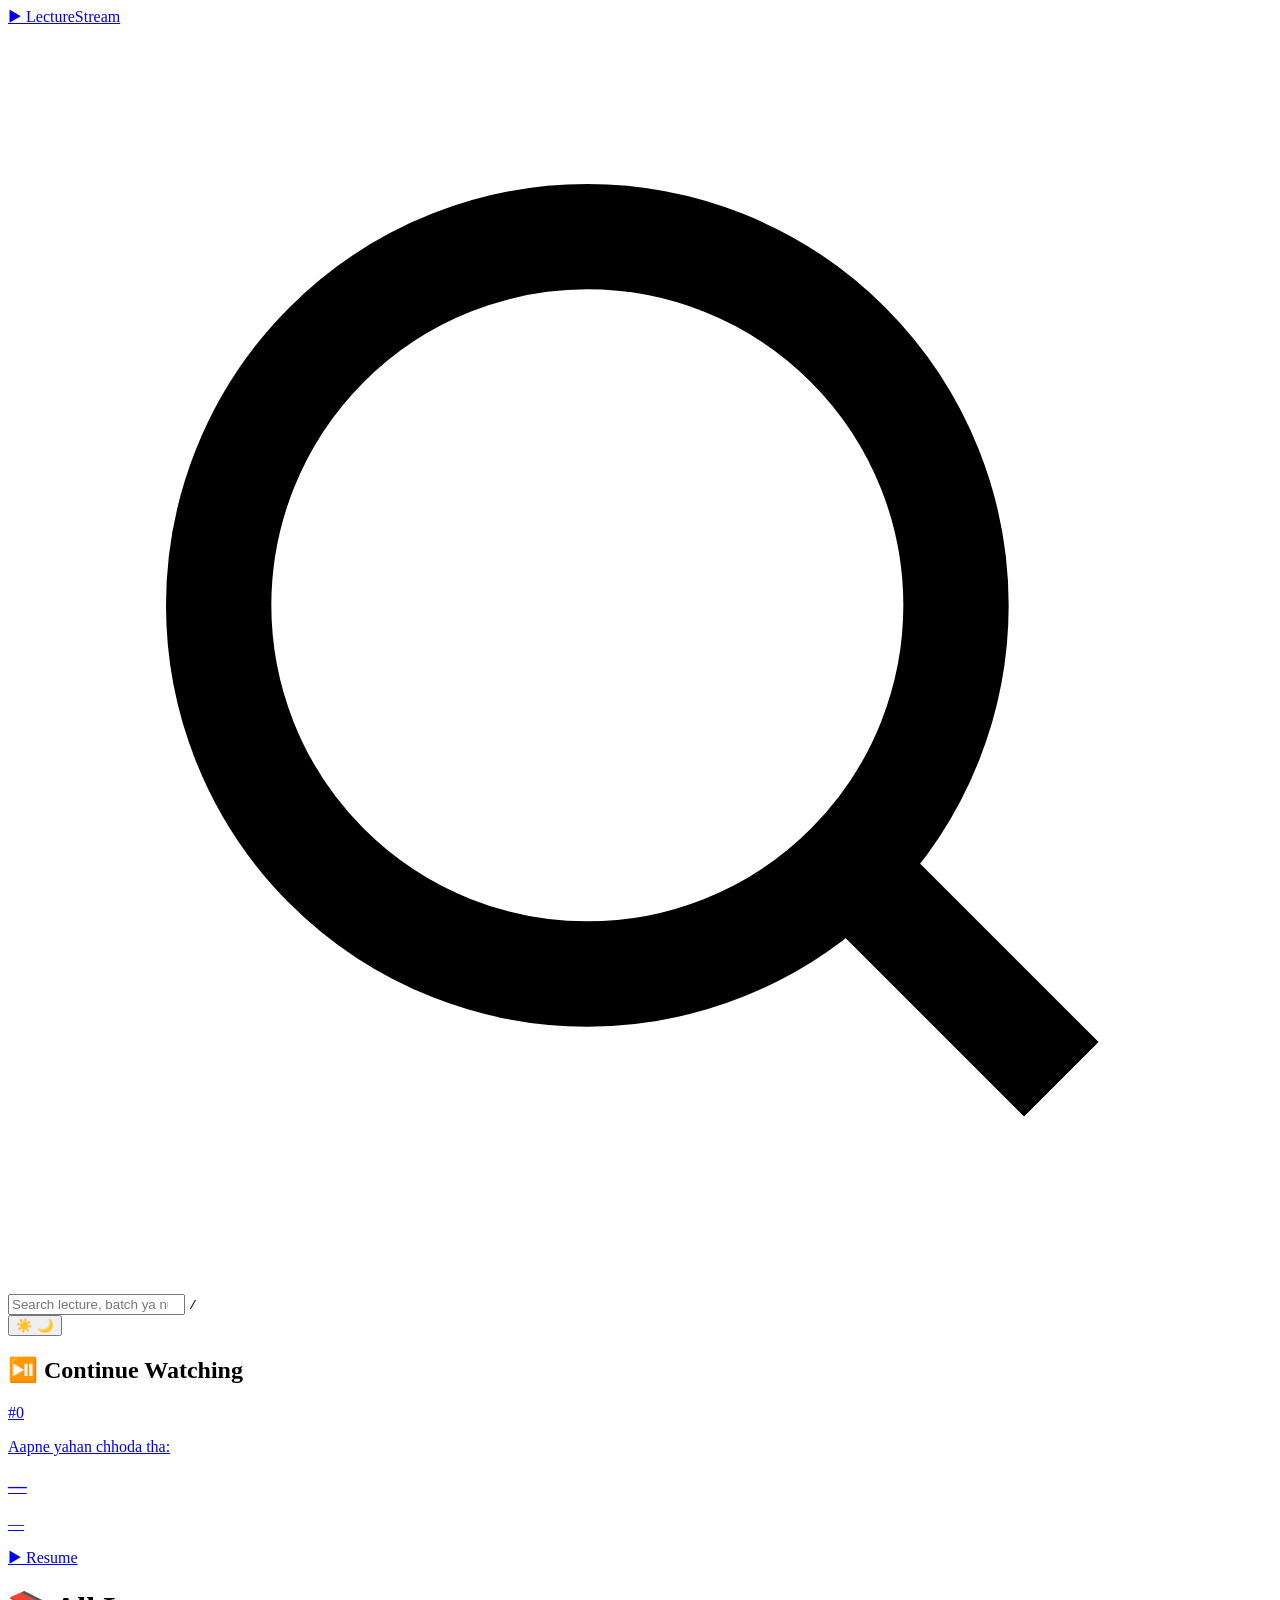
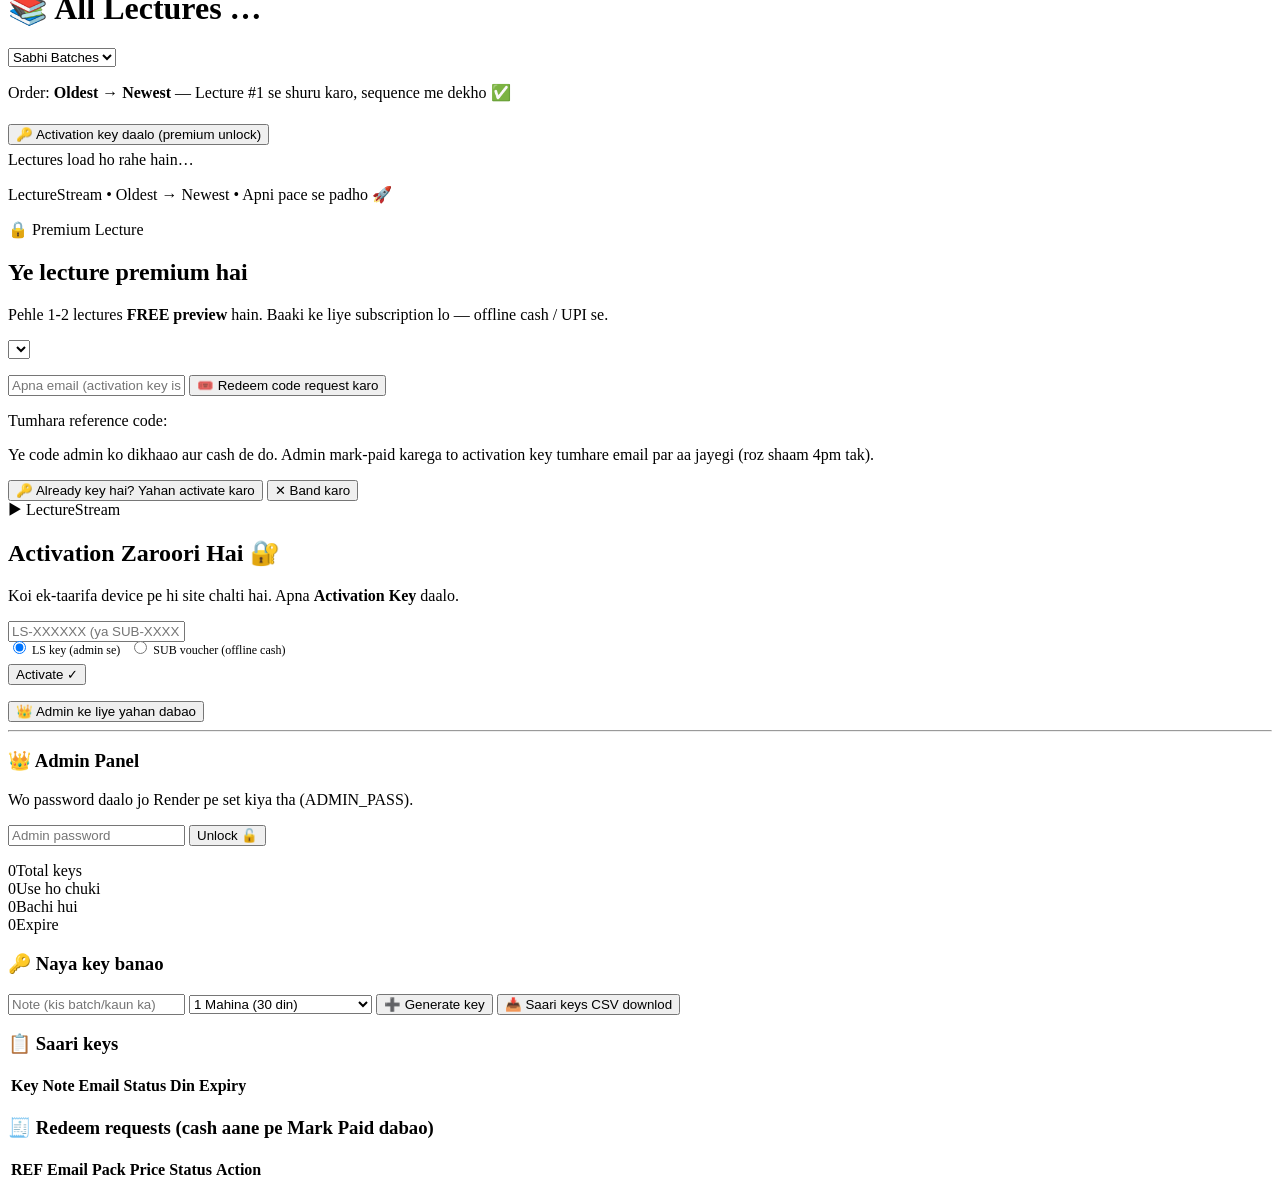
==== index.html @ 2878a0f6 "Add files via upload" ====
<!DOCTYPE html>
<html lang="hi" data-theme="dark">
<head>
  <meta charset="UTF-8" />
  <meta name="viewport" content="width=device-width, initial-scale=1.0" />
  <title>LectureStream — Classes</title>
  <meta name="description" content="Saari classes oldest to newest order me. Search, resume, playback speed — sab kuch." />
  <link rel="preconnect" href="https://fonts.googleapis.com" />
  <link href="https://fonts.googleapis.com/css2?family=Inter:wght@400;500;600;700;800&display=swap" rel="stylesheet" />
  <link rel="stylesheet" href="css/style.css" />
  <link rel="icon" href="data:image/svg+xml,<svg xmlns='http://www.w3.org/2000/svg' viewBox='0 0 100 100'><text y='.9em' font-size='90'>▶️</text></svg>" />
</head>
<body>
  <div id="announce" class="announce hidden"></div>
  <header class="topbar">
    <div class="topbar-inner">
      <a class="brand" href="index.html">
        <span class="brand-logo">▶</span>
        <span class="brand-name">LectureStream</span>
      </a>

      <div class="search-wrap">
        <svg class="search-icon" viewBox="0 0 24 24" fill="none" stroke="currentColor" stroke-width="2">
          <circle cx="11" cy="11" r="7"/><path d="m20 20-3.5-3.5"/>
        </svg>
        <input id="searchInput" type="search" placeholder="Search lecture, batch ya number… (jaise: essay, 47, IR)" autocomplete="off" />
        <kbd class="search-kbd">/</kbd>
      </div>

      <button id="themeToggle" class="theme-btn" title="Dark / Light mode" aria-label="Toggle theme">
        <span class="theme-icon-sun">☀️</span>
        <span class="theme-icon-moon">🌙</span>
      </button>
    </div>
  </header>

  <main class="container">
    <!-- Continue Watching -->
    <section id="continueSection" class="continue-section hidden">
      <h2 class="section-title">⏯️ Continue Watching</h2>
      <a id="continueCard" class="continue-card" href="#">
        <div class="continue-thumb">
          <span id="continueNum" class="continue-num">#0</span>
        </div>
        <div class="continue-info">
          <p class="continue-label">Aapne yahan chhoda tha:</p>
          <h3 id="continueTitle" class="continue-title">—</h3>
          <p id="continueMeta" class="continue-meta">—</p>
          <div class="progress-track"><div id="continueBar" class="progress-fill"></div></div>
        </div>
        <span class="continue-play">▶ Resume</span>
      </a>
    </section>

    <!-- Filters -->
    <div class="filters-row">
      <h1 class="page-title">📚 All Lectures <span id="totalCount" class="count-pill">…</span></h1>
      <select id="batchFilter" class="batch-select" aria-label="Batch filter">
        <option value="">Sabhi Batches</option>
      </select>
    </div>
    <p class="order-note">Order: <b>Oldest → Newest</b> — Lecture #1 se shuru karo, sequence me dekho ✅</p>
    <p id="subNote" class="order-note hidden"></p>
    <button id="activateLinkBtn" class="gate-link hidden" style="margin:6px 0">🔑 Activation key daalo (premium unlock)</button>

    <div id="statusMsg" class="status-msg">Lectures load ho rahe hain…</div>

    <!-- Video grid -->
    <section id="grid" class="grid" aria-live="polite"></section>
    <div id="sentinel" class="sentinel"></div>
  </main>

  <footer class="footer">
    <p>LectureStream • Oldest → Newest • Apni pace se padho 🚀</p>
  </footer>

  <!-- 💰 Premium offer (locked lecture pe khulta hai) -->
  <div id="offerOverlay" class="gate-overlay hidden">
    <div class="gate-box">
      <div class="gate-brand">🔒 Premium Lecture</div>
      <h2 class="gate-title">Ye lecture premium hai</h2>
      <p class="gate-sub">Pehle 1-2 lectures <b>FREE preview</b> hain. Baaki ke liye subscription lo — offline cash / UPI se.</p>
      <select id="tierSelect" class="gate-input"></select>
      <p id="tierPrice" class="tier-price"></p>
      <input id="offerEmail" type="email" placeholder="Apna email (activation key isi par aayegi)" class="gate-input" />
      <button id="offerBtn" class="gate-btn">🎟️ Redeem code request karo</button>
      <p id="offerMsg" class="gate-msg"></p>
      <div id="offerResult" class="offer-result hidden">
        <p>Tumhara reference code:</p>
        <p id="offerRef" class="mono offer-ref"></p>
        <p class="gate-sub">Ye code admin ko dikhaao aur cash de do. Admin mark-paid karega to activation key tumhare email par aa jayegi (roz shaam 4pm tak).</p>
      </div>
      <button id="haveKeyLink" class="gate-link">🔑 Already key hai? Yahan activate karo</button>
      <button id="offerClose" class="gate-link">✕ Band karo</button>
    </div>
  </div>

  <!-- Activation / Subscription modal -->
  <div id="gateOverlay" class="gate-overlay hidden">
    <div class="gate-box">
      <div class="gate-brand">▶ LectureStream</div>
      <h2 id="gateState" class="gate-title">Activation Zaroori Hai 🔐</h2>
            <p class="gate-sub">Koi ek-taarifa device pe hi site chalti hai. Apna <b>Activation Key</b> daalo.</p>
      <input id="keyInput" class="gate-input" type="text" placeholder="LS-XXXXXX (ya SUB-XXXX voucher)" autocomplete="off" />
      <p class="gate-sub" style="font-size:12px;margin:-4px 0 6px">
        <label><input type="radio" name="keyMode" value="ls" checked /> LS key (admin se)</label> &nbsp;
        <label><input type="radio" name="keyMode" value="sub" /> SUB voucher (offline cash)</label>
      </p>
      <button id="activateBtn" class="gate-btn">Activate ✓</button>
      <p id="gateMsg" class="gate-msg"></p>

      <!-- 👑 Admin panel — hamesha dikhta hai. Password daalo, unlock karo. -->
      <button id="adminToggle" class="gate-link">👑 Admin ke liye yahan dabao</button>
      <div id="adminBox" class="admin-box hidden">
        <hr />
        <h3 class="admin-title">👑 Admin Panel</h3>
        <p class="gate-sub">Wo password daalo jo Render pe set kiya tha (ADMIN_PASS).</p>
        <div class="admin-row">
          <input id="adminPassInput" type="password" placeholder="Admin password" class="gate-input" />
          <button id="adminUnlockBtn" class="gate-btn secondary">Unlock 🔓</button>
        </div>
        <p id="adminMsg" class="gate-msg"></p>

        <!-- Key counting (unlock ke baad dikhega) -->
        <div id="adminStats" class="admin-stats hidden">
          <div class="stat"><span class="stat-num" id="statTotal">0</span><span class="stat-label">Total keys</span></div>
          <div class="stat"><span class="stat-num" id="statUsed">0</span><span class="stat-label">Use ho chuki</span></div>
          <div class="stat"><span class="stat-num" id="statAvail">0</span><span class="stat-label">Bachi hui</span></div>
          <div class="stat"><span class="stat-num" id="statExpired">0</span><span class="stat-label">Expire</span></div>
        </div>
        <p id="adminViews" class="gate-views hidden"></p>

        <!-- Generate (unlock ke baad dikhega) -->
        <div id="adminGen" class="admin-gen hidden">
          <h3 class="admin-title">🔑 Naya key banao</h3>
          <div class="admin-row">
            <input id="noteInput" type="text" placeholder="Note (kis batch/kaun ka)" class="gate-input" />
            <select id="daysSelect" class="gate-input">
              <option value="30">1 Mahina (30 din)</option>
              <option value="90">3 Mahine (90 din)</option>
              <option value="180">6 Mahine (180 din)</option>
              <option value="365">1 Saal (365 din)</option>
              <option value="0">Lifetime (kabhi expire nahi)</option>
            </select>
            <button id="genKeyBtn" class="gate-btn gen">➕ Generate key</button>
            <button id="exportBtn" class="gate-btn secondary">📥 Saari keys CSV downlod</button>
          </div>
        </div>
        <p id="genMsg" class="gate-msg"></p>

        <!-- Saari keys ki list (unlock ke baad) -->
        <div id="adminKeyList" class="keylist hidden">
          <h3 class="admin-title">📋 Saari keys</h3>
          <div class="keylist-scroll">
            <table class="keytable">
              <thead>
                <tr><th>Key</th><th>Note</th><th>Email</th><th>Status</th><th>Din</th><th>Expiry</th><th></th></tr>
              </thead>
              <tbody id="keylistBody"></tbody>
            </table>
          </div>
        </div>

        <!-- Redeem requests (unlock ke baad) -->
        <div id="adminReqList" class="keylist hidden">
          <h3 class="admin-title">🧾 Redeem requests (cash aane pe Mark Paid dabao)</h3>
          <div class="keylist-scroll">
            <table class="keytable">
              <thead>
                <tr><th>REF</th><th>Email</th><th>Pack</th><th>Price</th><th>Status</th><th>Action</th></tr>
              </thead>
              <tbody id="reqBody"></tbody>
            </table>
          </div>
        </div>
      </div>
    </div>
  </div>

  <script src="js/config.js"></script>
  <script src="js/auth.js"></script>
  <script src="js/app.js"></script>
</body>
</html>
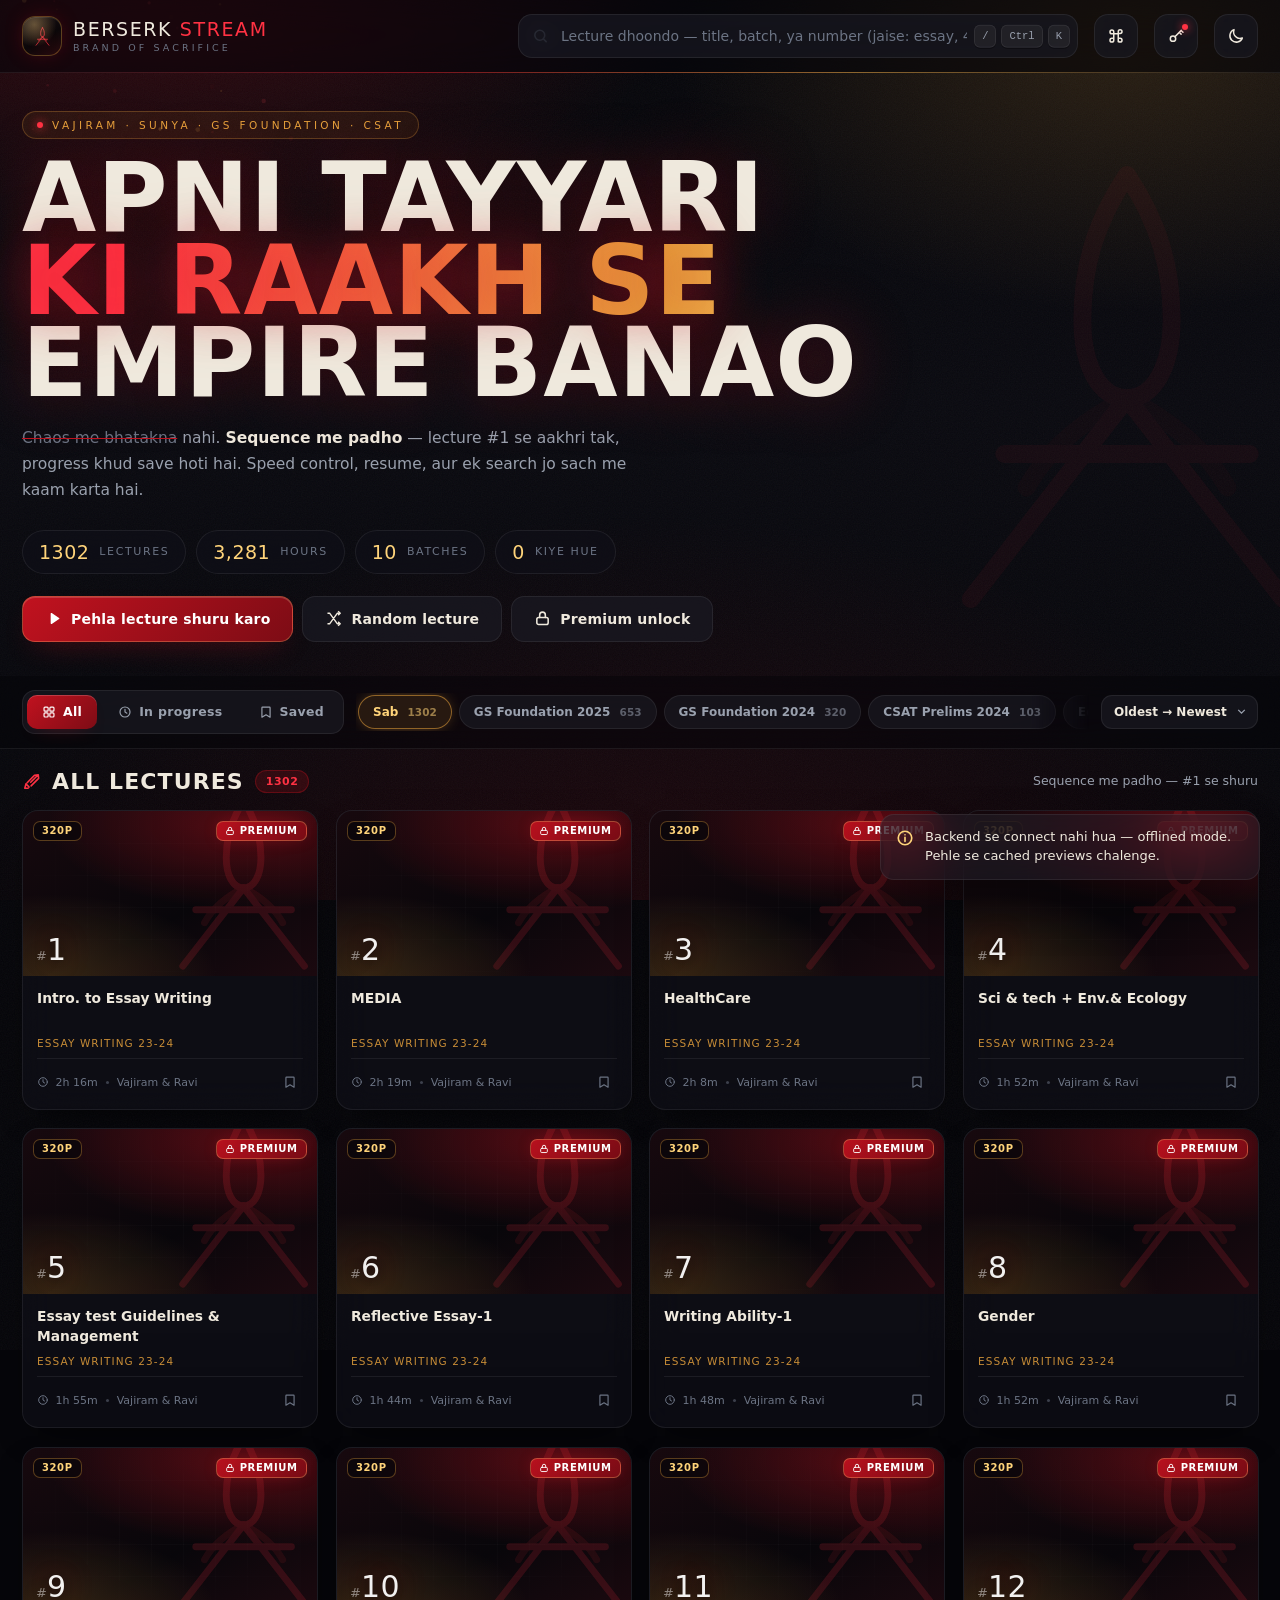
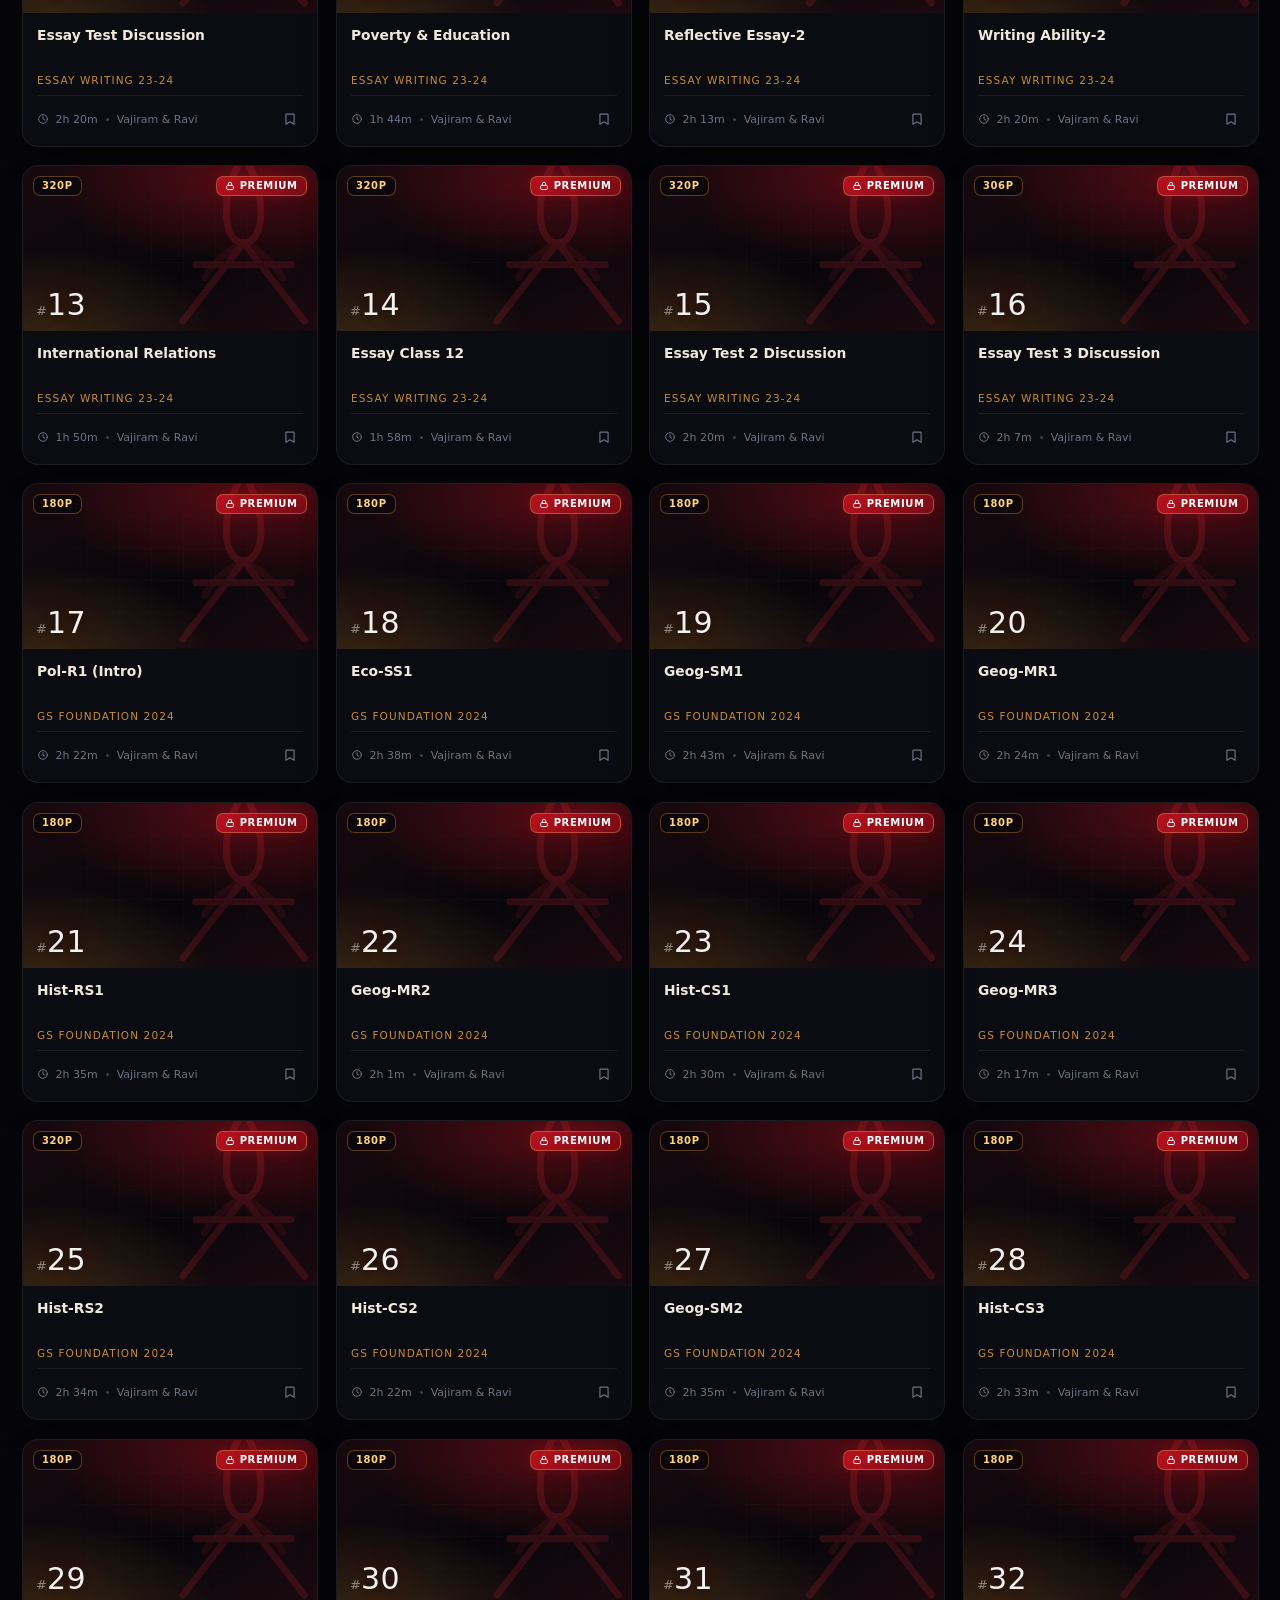
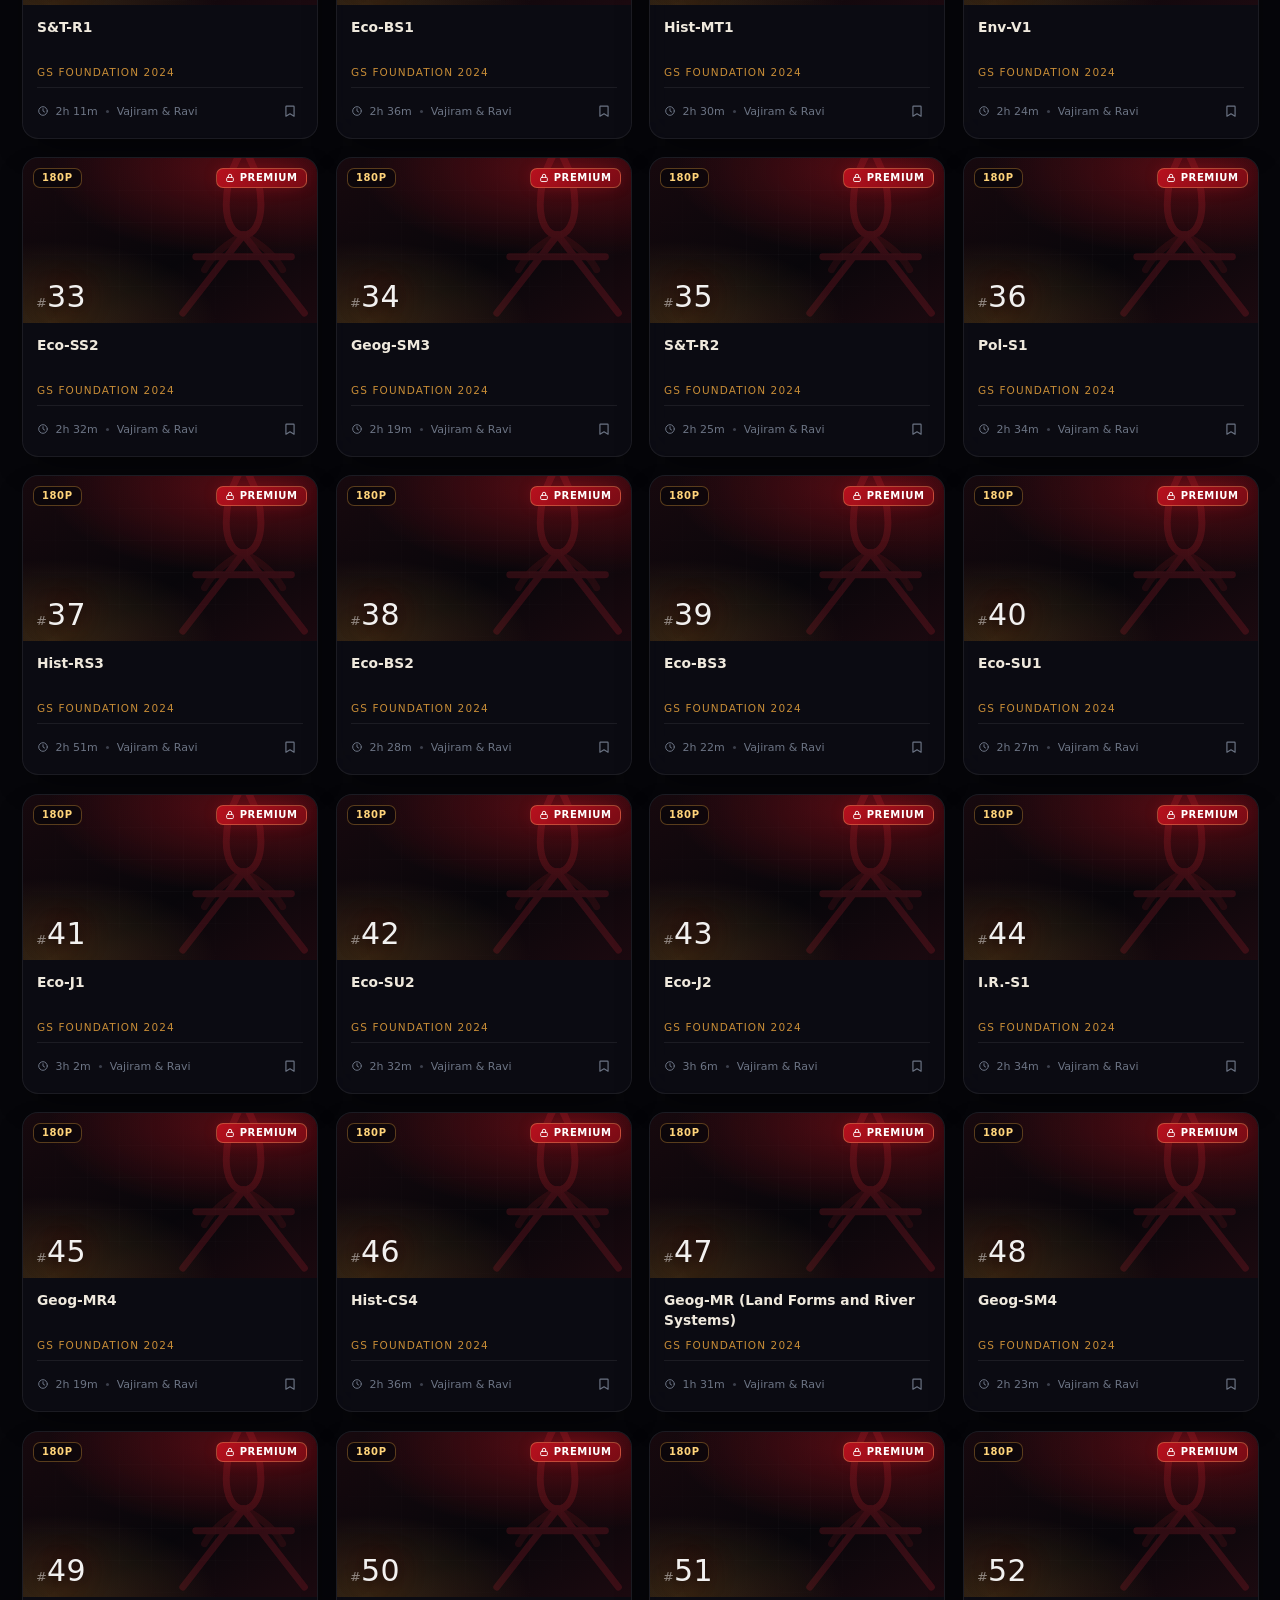
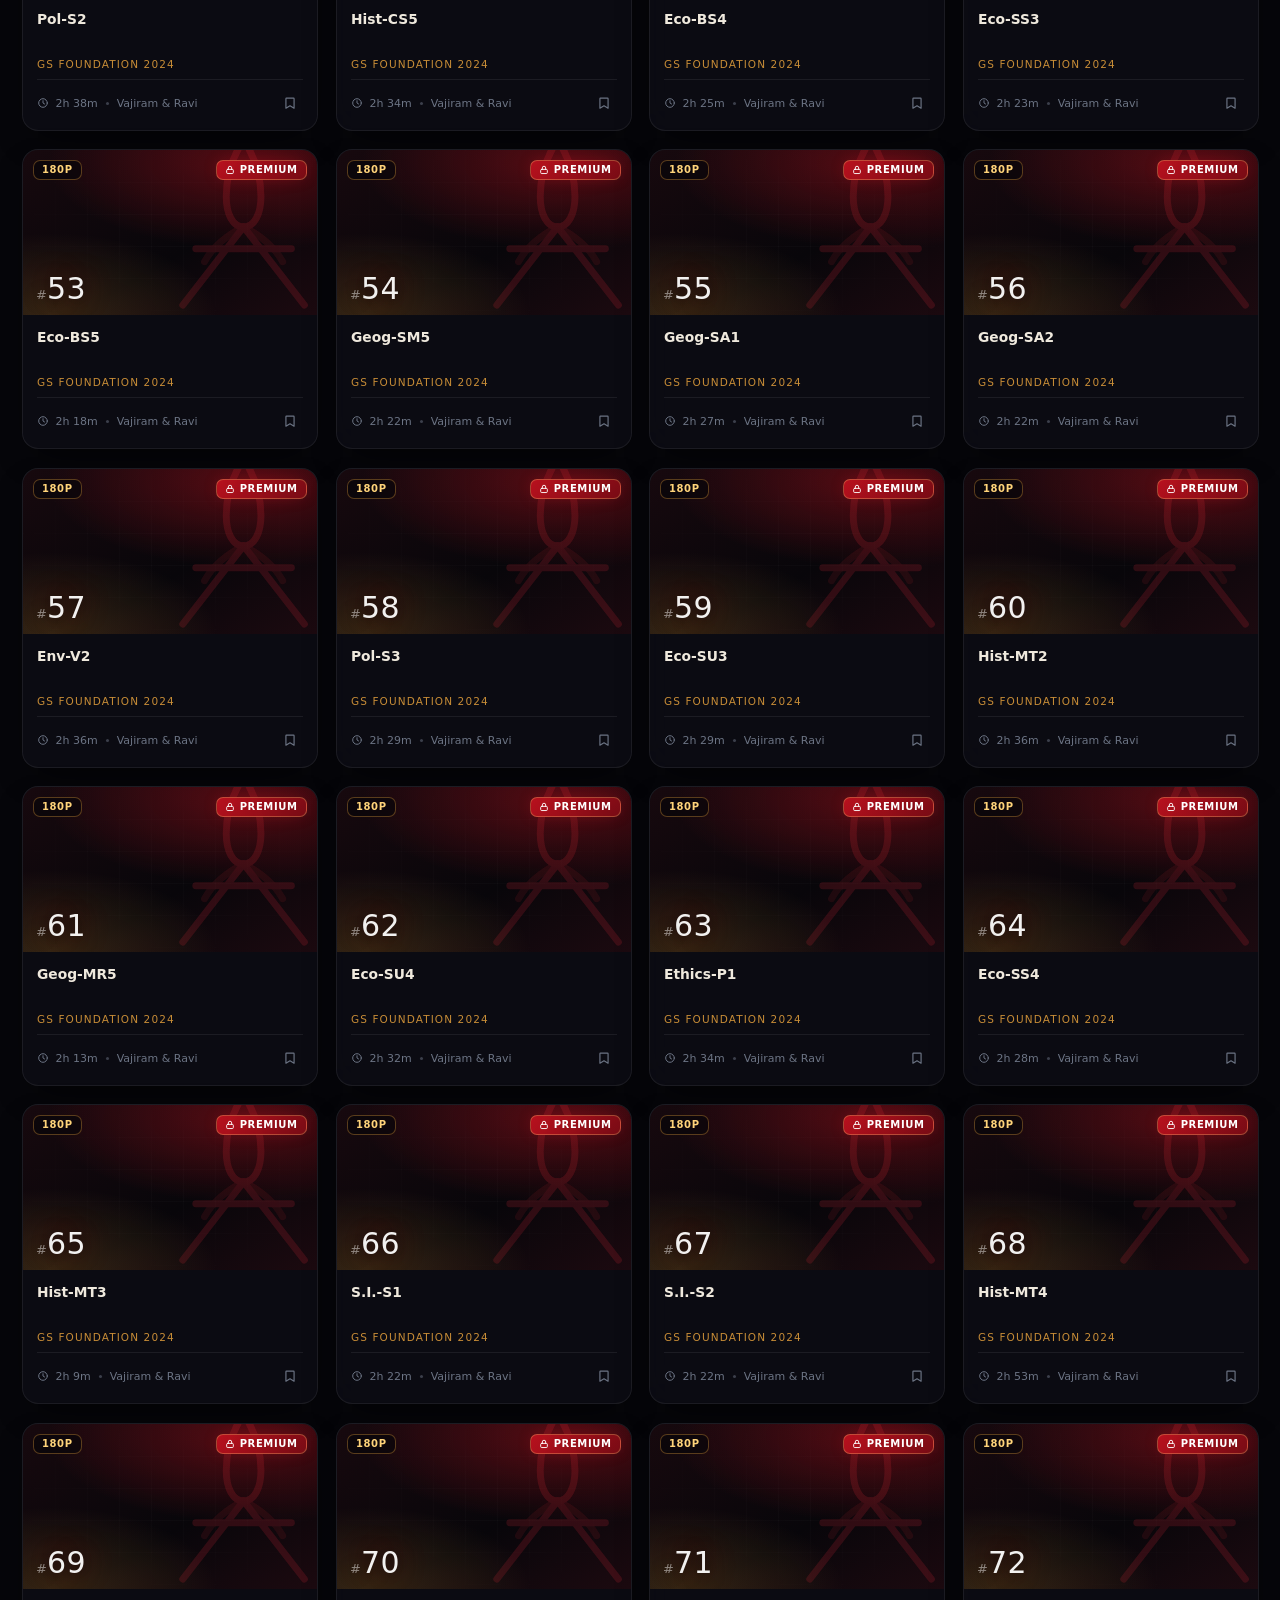
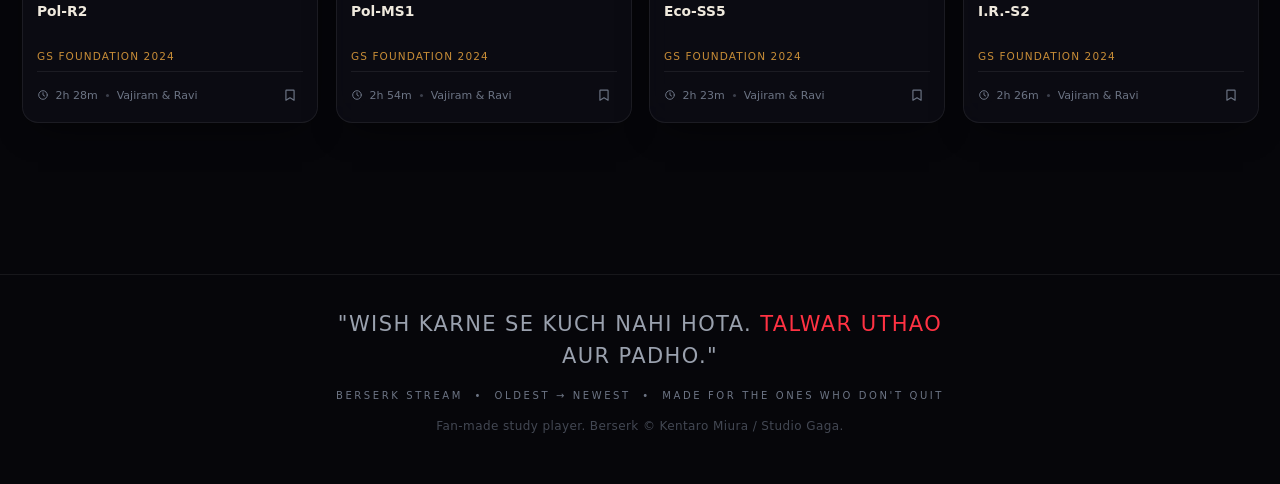
==== commit fe4ba933: "Add files via upload" ====
--- a/index.html
+++ b/index.html
@@ -1,184 +1,305 @@
 <!DOCTYPE html>
-<html lang="hi" data-theme="dark">
+<html lang="hi" data-theme="night">
 <head>
-  <meta charset="UTF-8" />
-  <meta name="viewport" content="width=device-width, initial-scale=1.0" />
-  <title>LectureStream — Classes</title>
-  <meta name="description" content="Saari classes oldest to newest order me. Search, resume, playback speed — sab kuch." />
-  <link rel="preconnect" href="https://fonts.googleapis.com" />
-  <link href="https://fonts.googleapis.com/css2?family=Inter:wght@400;500;600;700;800&display=swap" rel="stylesheet" />
-  <link rel="stylesheet" href="css/style.css" />
-  <link rel="icon" href="data:image/svg+xml,<svg xmlns='http://www.w3.org/2000/svg' viewBox='0 0 100 100'><text y='.9em' font-size='90'>▶️</text></svg>" />
+<meta charset="UTF-8" />
+<meta name="viewport" content="width=device-width, initial-scale=1.0, viewport-fit=cover" />
+<title>BERSERK STREAM — Lectures</title>
+<meta name="description" content="Apni tayyari ka maidan. 1300+ lectures, oldest to newest, smooth glass UI. Padho, ladho, jeeto." />
+<meta name="theme-color" content="#06060a" />
+<link rel="icon" href="data:image/svg+xml,%3Csvg xmlns='http://www.w3.org/2000/svg' viewBox='0 0 100 100'%3E%3Crect width='100' height='100' rx='22' fill='%23110a0c'/%3E%3Cg fill='none' stroke='%23ff3243' stroke-width='6' stroke-linecap='round'%3E%3Cpath d='M50 16c6 9 8 17 8 25 0 8-3 13-8 13s-8-5-8-13c0-8 2-16 8-25z'/%3E%3Cpath d='M50 54 26 86M50 54l24 32M32 64h36'/%3E%3C/g%3E%3C/svg%3E" />
+<link rel="stylesheet" href="css/style.css" />
+<script>
+  /* theme boot — flash of wrong theme se bachne ke liye */
+  (function () {
+    try {
+      var t = localStorage.getItem("bs_theme");
+      document.documentElement.setAttribute("data-theme", t === "dawn" ? "dawn" : "night");
+    } catch (e) {}
+  })();
+</script>
 </head>
 <body>
-  <div id="announce" class="announce hidden"></div>
-  <header class="topbar">
-    <div class="topbar-inner">
-      <a class="brand" href="index.html">
-        <span class="brand-logo">▶</span>
-        <span class="brand-name">LectureStream</span>
-      </a>
-
-      <div class="search-wrap">
-        <svg class="search-icon" viewBox="0 0 24 24" fill="none" stroke="currentColor" stroke-width="2">
-          <circle cx="11" cy="11" r="7"/><path d="m20 20-3.5-3.5"/>
-        </svg>
-        <input id="searchInput" type="search" placeholder="Search lecture, batch ya number… (jaise: essay, 47, IR)" autocomplete="off" />
-        <kbd class="search-kbd">/</kbd>
+
+<div class="backdrop"></div>
+<div class="grain"></div>
+<canvas id="embers"></canvas>
+<div class="sigil" id="sigilSlot"></div>
+<div class="scroll-progress" id="scrollProgress"></div>
+
+<!-- ============================ TOPBAR ============================ -->
+<header class="topbar">
+  <div class="topbar-inner">
+    <a class="brand" href="index.html" aria-label="Berserk Stream home">
+      <span class="brand-mark" id="brandMark"></span>
+      <span class="brand-text">
+        <span class="brand-name">Berserk <b>Stream</b></span>
+        <span class="brand-sub">Brand of Sacrifice</span>
+      </span>
+    </a>
+
+    <div class="search-wrap">
+      <span class="search-icon" aria-hidden="true">
+        <svg viewBox="0 0 24 24" fill="none" stroke="currentColor" stroke-width="2.2" stroke-linecap="round"><circle cx="11" cy="11" r="7"/><path d="m20 20-3.6-3.6"/></svg>
+      </span>
+      <input id="searchInput" type="search" placeholder="Lecture dhoondo — title, batch, ya number (jaise: essay, 47, CSAT)" autocomplete="off" aria-label="Search lectures" />
+      <div class="search-hints" aria-hidden="true"><kbd>/</kbd><kbd id="kbdMod">Ctrl</kbd><kbd>K</kbd></div>
+    </div>
+
+    <button class="icon-btn" id="paletteBtn" title="Command palette (Ctrl/⌘ + K)" aria-label="Open command palette">
+      <svg viewBox="0 0 24 24" fill="none" stroke="currentColor" stroke-width="2" stroke-linecap="round"><path d="M9 6.5a2.5 2.5 0 1 0-2.5 2.5H9m0-2.5v11m0-8.5h6m0 0V6a2.5 2.5 0 1 1 2.5 2.5H15m0 0v11M9 17.5A2.5 2.5 0 1 1 6.5 15H9m6 2.5a2.5 2.5 0 1 0 2.5-2.5H15"/></svg>
+    </button>
+
+    <button class="icon-btn" id="keyBtn" data-open="gate" title="Activation / Premium" aria-label="Activation and premium">
+      <svg viewBox="0 0 24 24" fill="none" stroke="currentColor" stroke-width="2" stroke-linecap="round"><circle cx="8" cy="15.5" r="3.6"/><path d="m10.6 12.9 8.4-8.4M16.4 7.1l2.4 2.4M18.9 4.6l2.4 2.4"/></svg>
+      <span class="dot hidden" id="keyDot"></span>
+    </button>
+
+    <button class="icon-btn theme-btn" data-theme-toggle title="Theme: Night / Golden Age" aria-label="Toggle theme">
+      <span class="i-sun"><svg viewBox="0 0 24 24" fill="none" stroke="currentColor" stroke-width="2" stroke-linecap="round"><circle cx="12" cy="12" r="4.2"/><path d="M12 2.5v2M12 19.5v2M2.5 12h2M19.5 12h2M5.2 5.2l1.4 1.4M17.4 17.4l1.4 1.4M18.8 5.2l-1.4 1.4M6.6 17.4l-1.4 1.4"/></svg></span>
+      <span class="i-moon"><svg viewBox="0 0 24 24" fill="none" stroke="currentColor" stroke-width="2" stroke-linejoin="round"><path d="M20.5 14.6A8.6 8.6 0 0 1 9.4 3.5a8.6 8.6 0 1 0 11.1 11.1z"/></svg></span>
+    </button>
+  </div>
+</header>
+
+<div id="announce" class="announce hidden"><div class="announce-inner"><span style="display:inline-flex;width:16px;color:var(--ember)"><svg viewBox="0 0 24 24" fill="none" stroke="currentColor" stroke-width="2" stroke-linecap="round" stroke-linejoin="round"><path d="M4 9.5v5h3.5L15 19V5L7.5 9.5z"/><path d="M18.5 9a4 4 0 0 1 0 6"/></svg></span><span id="announceText"></span></div></div>
+
+<main class="container">
+
+  <!-- ============================ HERO ============================ -->
+  <section class="hero" data-reveal>
+    <div class="hero-eyebrow"><span class="live-dot"></span><span>Vajiram &middot; Sunya &middot; GS Foundation &middot; CSAT</span></div>
+    <h1 class="hero-title">
+      Apni tayyari
+      <span class="line-2">ki raakh se</span>
+      empire banao
+    </h1>
+    <p class="hero-sub">
+      <span class="strike">Chaos me bhatakna</span> nahi. <b>Sequence me padho</b> — lecture #1 se aakhri tak,
+      progress khud save hoti hai. Speed control, resume, aur ek search jo sach me kaam karta hai.
+    </p>
+    <div class="hero-stats" id="heroStats">
+      <div class="stat-chip"><span class="n" id="statLectures">…</span><span class="l">Lectures</span></div>
+      <div class="stat-chip"><span class="n" id="statHours">…</span><span class="l">Hours</span></div>
+      <div class="stat-chip"><span class="n" id="statBatches">…</span><span class="l">Batches</span></div>
+      <div class="stat-chip"><span class="n" id="statWatched">0</span><span class="l">Kiye hue</span></div>
+    </div>
+    <div class="action-row" style="margin-top:22px">
+      <button class="btn btn-blood" id="resumeTopBtn">
+        <svg viewBox="0 0 24 24" fill="currentColor"><path d="M8 5.14v13.72a1 1 0 0 0 1.54.84l10.3-6.86a1 1 0 0 0 0-1.68L9.54 4.3A1 1 0 0 0 8 5.14z"/></svg>
+        <span id="resumeTopLabel">Shuru karo</span>
+      </button>
+      <button class="btn btn-ghost" id="randomBtn">
+        <svg viewBox="0 0 24 24" fill="none" stroke="currentColor" stroke-width="2" stroke-linejoin="round"><path d="M3.5 4.5h3l11 15h3M3.5 19.5h3l11-15h3"/><path d="M18.5 1.8 21.5 4.5l-3 2.7M18.5 16.8l3 2.7-3 2.7"/></svg>
+        Random lecture
+      </button>
+      <button class="btn btn-ghost" id="unlockCtaBtn">
+        <svg viewBox="0 0 24 24" fill="none" stroke="currentColor" stroke-width="2.2" stroke-linecap="round"><rect x="4" y="10.5" width="16" height="10" rx="2.5"/><path d="M8 10.5V7a4 4 0 0 1 8 0v3.5"/></svg>
+        <span id="unlockCtaLabel">Premium unlock</span>
+      </button>
+    </div>
+    <div id="planNote" class="msg info hidden" style="margin-top:14px"></div>
+  </section>
+
+  <!-- ============================ CONTINUE ============================ -->
+  <section id="continueSection" class="hidden" data-reveal>
+    <div class="section-head">
+      <h2 class="section-title">
+        <svg viewBox="0 0 24 24" fill="currentColor"><path d="M8 5.14v13.72a1 1 0 0 0 1.54.84l10.3-6.86a1 1 0 0 0 0-1.68L9.54 4.3A1 1 0 0 0 8 5.14z"/></svg>
+        Continue <span class="slash">/</span> Jahan chhoda tha
+      </h2>
+      <button class="link-btn" id="clearProgressBtn">History saaf karo</button>
+    </div>
+    <div class="resume-rail" id="resumeRail"></div>
+  </section>
+
+  <!-- ============================ TOOLBAR ============================ -->
+  <div class="toolbar" id="toolbar">
+    <div class="tabs" role="tablist" aria-label="View filter">
+      <button class="tab active" data-tab="all" role="tab" aria-selected="true">
+        <svg viewBox="0 0 24 24" fill="none" stroke="currentColor" stroke-width="2" stroke-linejoin="round"><rect x="3.5" y="3.5" width="7" height="7" rx="1.6"/><rect x="13.5" y="3.5" width="7" height="7" rx="1.6"/><rect x="3.5" y="13.5" width="7" height="7" rx="1.6"/><rect x="13.5" y="13.5" width="7" height="7" rx="1.6"/></svg>
+        All
+      </button>
+      <button class="tab" data-tab="progress" role="tab" aria-selected="false">
+        <svg viewBox="0 0 24 24" fill="none" stroke="currentColor" stroke-width="2" stroke-linecap="round"><circle cx="12" cy="12" r="8.6"/><path d="M12 7.4V12l3.2 2"/></svg>
+        In progress
+      </button>
+      <button class="tab" data-tab="saved" role="tab" aria-selected="false">
+        <svg viewBox="0 0 24 24" fill="none" stroke="currentColor" stroke-width="2" stroke-linejoin="round"><path d="M6 3.5h12a1 1 0 0 1 1 1V21l-7-4.2L5 21V4.5a1 1 0 0 1 1-1z"/></svg>
+        Saved <span class="badge hidden" id="savedBadge">0</span>
+      </button>
+    </div>
+
+    <div class="pill-scroller" id="batchPills" aria-label="Batch filter"></div>
+
+    <div class="sort-wrap">
+      <select id="sortSelect" class="select-mini" aria-label="Sort">
+        <option value="oldest">Oldest → Newest</option>
+        <option value="newest">Newest → Oldest</option>
+        <option value="short">Chhote pehle</option>
+        <option value="long">Lambe pehle</option>
+      </select>
+    </div>
+  </div>
+
+  <div class="section-head" style="margin-top:6px">
+    <h2 class="section-title">
+      <svg viewBox="0 0 24 24" fill="none" stroke="currentColor" stroke-width="2" stroke-linecap="round" stroke-linejoin="round"><path d="M20.5 3.5 11 13M20.5 3.5 21 8l-9.5 9.5M20.5 3.5 16 4l-9.5 9.5M5 15l4 4M3.5 20.5 5 15l4 4-1.5 1.5z"/></svg>
+      <span id="listTitle">All lectures</span>
+      <span class="count-pill" id="resultCount">…</span>
+    </h2>
+    <span class="msg info" id="orderHint" style="margin:0">Sequence me padho — #1 se shuru</span>
+  </div>
+
+  <div class="grid" id="grid" aria-live="polite"></div>
+  <div id="statusSlot"></div>
+  <div id="sentinel" class="sentinel"></div>
+  <div id="endSlot"></div>
+</main>
+
+<footer class="footer">
+  <p class="quote">"Wish karne se kuch nahi hota. <em>Talwar uthao</em> aur padho."</p>
+  <p class="fm">BERSERK STREAM &nbsp;•&nbsp; Oldest → Newest &nbsp;•&nbsp; Made for the ones who don't quit</p>
+  <p style="margin-top:10px;opacity:.6">Fan-made study player. Berserk © Kentaro Miura / Studio Gaga.</p>
+</footer>
+
+<!-- ============================ GATE / ACTIVATION DIALOG ============================ -->
+<div id="gateOverlay" class="overlay hidden">
+  <div class="dialog glass-edge" role="dialog" aria-modal="true" aria-labelledby="gateTitle">
+    <button class="dialog-x" data-close="gateOverlay" aria-label="Close"><svg viewBox="0 0 24 24" fill="none" stroke="currentColor" stroke-width="2.4" stroke-linecap="round"><path d="M6 6l12 12M18 6 6 18"/></svg></button>
+    <div class="dialog-brand" id="gateBrand"></div>
+    <h2 class="dialog-title" id="gateTitle">Activation <em>chahiye</em></h2>
+    <p class="dialog-sub">Ek key = ek device. Apni <b>Activation Key</b> ya offline-cash <b>SUB voucher</b> yahan daalo.</p>
+
+    <div class="seg">
+      <label><input type="radio" name="keyMode" value="ls" checked /><span><svg viewBox="0 0 24 24" fill="none" stroke="currentColor" stroke-width="2.1" stroke-linecap="round" style="width:13px;height:13px"><circle cx="8" cy="15.5" r="3.6"/><path d="m10.6 12.9 8.4-8.4M16.4 7.1l2.4 2.4M18.9 4.6l2.4 2.4"/></svg> LS Key</span></label>
+      <label><input type="radio" name="keyMode" value="sub" /><span><svg viewBox="0 0 24 24" fill="none" stroke="currentColor" stroke-width="2" stroke-linejoin="round" style="width:13px;height:13px"><path d="M3.5 8.5A2 2 0 0 1 5.5 6.5h13a2 2 0 0 1 2 2V10a2 2 0 0 0 0 4v1.5a2 2 0 0 1-2 2h-13a2 2 0 0 1-2-2V14a2 2 0 0 0 0-4z"/><path d="M12 9v6" stroke-dasharray="2 2"/></svg> SUB Voucher</span></label>
+    </div>
+
+    <div class="field">
+      <label class="field-label" for="keyInput">Key / voucher code</label>
+      <input id="keyInput" class="input" type="text" placeholder="LS-XXXXXX ya SUB-XXXX" autocomplete="off" spellcheck="false" autofocus />
+    </div>
+    <button id="activateBtn" class="btn btn-blood btn-block">Activate karo</button>
+    <p id="gateMsg" class="msg"></p>
+
+    <div class="dialog-foot">
+      <button class="link-btn" id="clearKeyBtn">Is device ki key hatao</button>
+      <a class="link-btn" href="index.html" id="reloadLink">Refresh</a>
+    </div>
+
+    <button id="adminToggle" class="admin-toggle">
+      <svg viewBox="0 0 24 24" fill="none" stroke="currentColor" stroke-width="2" stroke-linejoin="round"><path d="M3 18h18M4.5 18 2.6 8.2l5.4 3.4L12 4.5l4 7.1 5.4-3.4L19.5 18"/></svg>
+      Admin panel
+    </button>
+
+    <div id="adminBox" class="admin-box hidden">
+      <p class="msg info" style="margin-top:0">Wo password daalo jo server pe <b>ADMIN_PASS</b> set hai.</p>
+      <div class="admin-row">
+        <input id="adminPassInput" type="password" placeholder="Admin password" class="input" autocomplete="off" />
+        <button id="adminUnlockBtn" class="btn btn-ghost btn-sm" style="height:46px">Unlock</button>
       </div>
-
-      <button id="themeToggle" class="theme-btn" title="Dark / Light mode" aria-label="Toggle theme">
-        <span class="theme-icon-sun">☀️</span>
-        <span class="theme-icon-moon">🌙</span>
-      </button>
-    </div>
-  </header>
-
-  <main class="container">
-    <!-- Continue Watching -->
-    <section id="continueSection" class="continue-section hidden">
-      <h2 class="section-title">⏯️ Continue Watching</h2>
-      <a id="continueCard" class="continue-card" href="#">
-        <div class="continue-thumb">
-          <span id="continueNum" class="continue-num">#0</span>
-        </div>
-        <div class="continue-info">
-          <p class="continue-label">Aapne yahan chhoda tha:</p>
-          <h3 id="continueTitle" class="continue-title">—</h3>
-          <p id="continueMeta" class="continue-meta">—</p>
-          <div class="progress-track"><div id="continueBar" class="progress-fill"></div></div>
-        </div>
-        <span class="continue-play">▶ Resume</span>
-      </a>
-    </section>
-
-    <!-- Filters -->
-    <div class="filters-row">
-      <h1 class="page-title">📚 All Lectures <span id="totalCount" class="count-pill">…</span></h1>
-      <select id="batchFilter" class="batch-select" aria-label="Batch filter">
-        <option value="">Sabhi Batches</option>
-      </select>
-    </div>
-    <p class="order-note">Order: <b>Oldest → Newest</b> — Lecture #1 se shuru karo, sequence me dekho ✅</p>
-    <p id="subNote" class="order-note hidden"></p>
-    <button id="activateLinkBtn" class="gate-link hidden" style="margin:6px 0">🔑 Activation key daalo (premium unlock)</button>
-
-    <div id="statusMsg" class="status-msg">Lectures load ho rahe hain…</div>
-
-    <!-- Video grid -->
-    <section id="grid" class="grid" aria-live="polite"></section>
-    <div id="sentinel" class="sentinel"></div>
-  </main>
-
-  <footer class="footer">
-    <p>LectureStream • Oldest → Newest • Apni pace se padho 🚀</p>
-  </footer>
-
-  <!-- 💰 Premium offer (locked lecture pe khulta hai) -->
-  <div id="offerOverlay" class="gate-overlay hidden">
-    <div class="gate-box">
-      <div class="gate-brand">🔒 Premium Lecture</div>
-      <h2 class="gate-title">Ye lecture premium hai</h2>
-      <p class="gate-sub">Pehle 1-2 lectures <b>FREE preview</b> hain. Baaki ke liye subscription lo — offline cash / UPI se.</p>
-      <select id="tierSelect" class="gate-input"></select>
-      <p id="tierPrice" class="tier-price"></p>
-      <input id="offerEmail" type="email" placeholder="Apna email (activation key isi par aayegi)" class="gate-input" />
-      <button id="offerBtn" class="gate-btn">🎟️ Redeem code request karo</button>
-      <p id="offerMsg" class="gate-msg"></p>
-      <div id="offerResult" class="offer-result hidden">
-        <p>Tumhara reference code:</p>
-        <p id="offerRef" class="mono offer-ref"></p>
-        <p class="gate-sub">Ye code admin ko dikhaao aur cash de do. Admin mark-paid karega to activation key tumhare email par aa jayegi (roz shaam 4pm tak).</p>
+      <p id="adminMsg" class="msg"></p>
+
+      <div id="adminStats" class="hidden">
+        <div class="stat-grid">
+          <div class="stat-cell"><span class="n" id="statTotal">0</span><span class="l">Total keys</span></div>
+          <div class="stat-cell"><span class="n" id="statUsed">0</span><span class="l">Used</span></div>
+          <div class="stat-cell"><span class="n" id="statAvail">0</span><span class="l">Bachi</span></div>
+          <div class="stat-cell"><span class="n" id="statExpired">0</span><span class="l">Expired</span></div>
+        </div>
+        <p id="adminViews" class="msg info hidden" style="margin-top:0"></p>
+
+        <h3 class="admin-title">Naya key banao</h3>
+        <div class="admin-row">
+          <input id="noteInput" type="text" placeholder="Note (kis batch / kaun)" class="input" />
+          <select id="daysSelect" class="select" style="flex:0 1 170px">
+            <option value="30">1 mahina</option>
+            <option value="90">3 mahine</option>
+            <option value="180">6 mahine</option>
+            <option value="365">1 saal</option>
+            <option value="0">Lifetime</option>
+          </select>
+        </div>
+        <div class="admin-row" style="margin-top:8px">
+          <button id="genKeyBtn" class="btn btn-ember btn-sm" style="flex:1">Generate key</button>
+          <button id="exportBtn" class="btn btn-ghost btn-sm" style="flex:1">CSV export</button>
+        </div>
+        <p id="genMsg" class="msg"></p>
+
+        <h3 class="admin-title">Saari keys</h3>
+        <div class="table-scroll">
+          <table class="data">
+            <thead><tr><th>Key</th><th>Note</th><th>Email</th><th>Status</th><th>Din</th><th>Expiry</th><th></th></tr></thead>
+            <tbody id="keylistBody"><tr><td colspan="7" class="msg info" style="text-align:center">Unlock karke dekho…</td></tr></tbody>
+          </table>
+        </div>
+
+        <h3 class="admin-title">Redeem requests</h3>
+        <div class="table-scroll">
+          <table class="data">
+            <thead><tr><th>REF</th><th>Email</th><th>Pack</th><th>Price</th><th>Status</th><th>Action</th></tr></thead>
+            <tbody id="reqBody"><tr><td colspan="6" class="msg info" style="text-align:center">Unlock karke dekho…</td></tr></tbody>
+          </table>
+        </div>
       </div>
-      <button id="haveKeyLink" class="gate-link">🔑 Already key hai? Yahan activate karo</button>
-      <button id="offerClose" class="gate-link">✕ Band karo</button>
-    </div>
-  </div>
-
-  <!-- Activation / Subscription modal -->
-  <div id="gateOverlay" class="gate-overlay hidden">
-    <div class="gate-box">
-      <div class="gate-brand">▶ LectureStream</div>
-      <h2 id="gateState" class="gate-title">Activation Zaroori Hai 🔐</h2>
-            <p class="gate-sub">Koi ek-taarifa device pe hi site chalti hai. Apna <b>Activation Key</b> daalo.</p>
-      <input id="keyInput" class="gate-input" type="text" placeholder="LS-XXXXXX (ya SUB-XXXX voucher)" autocomplete="off" />
-      <p class="gate-sub" style="font-size:12px;margin:-4px 0 6px">
-        <label><input type="radio" name="keyMode" value="ls" checked /> LS key (admin se)</label> &nbsp;
-        <label><input type="radio" name="keyMode" value="sub" /> SUB voucher (offline cash)</label>
-      </p>
-      <button id="activateBtn" class="gate-btn">Activate ✓</button>
-      <p id="gateMsg" class="gate-msg"></p>
-
-      <!-- 👑 Admin panel — hamesha dikhta hai. Password daalo, unlock karo. -->
-      <button id="adminToggle" class="gate-link">👑 Admin ke liye yahan dabao</button>
-      <div id="adminBox" class="admin-box hidden">
-        <hr />
-        <h3 class="admin-title">👑 Admin Panel</h3>
-        <p class="gate-sub">Wo password daalo jo Render pe set kiya tha (ADMIN_PASS).</p>
-        <div class="admin-row">
-          <input id="adminPassInput" type="password" placeholder="Admin password" class="gate-input" />
-          <button id="adminUnlockBtn" class="gate-btn secondary">Unlock 🔓</button>
-        </div>
-        <p id="adminMsg" class="gate-msg"></p>
-
-        <!-- Key counting (unlock ke baad dikhega) -->
-        <div id="adminStats" class="admin-stats hidden">
-          <div class="stat"><span class="stat-num" id="statTotal">0</span><span class="stat-label">Total keys</span></div>
-          <div class="stat"><span class="stat-num" id="statUsed">0</span><span class="stat-label">Use ho chuki</span></div>
-          <div class="stat"><span class="stat-num" id="statAvail">0</span><span class="stat-label">Bachi hui</span></div>
-          <div class="stat"><span class="stat-num" id="statExpired">0</span><span class="stat-label">Expire</span></div>
-        </div>
-        <p id="adminViews" class="gate-views hidden"></p>
-
-        <!-- Generate (unlock ke baad dikhega) -->
-        <div id="adminGen" class="admin-gen hidden">
-          <h3 class="admin-title">🔑 Naya key banao</h3>
-          <div class="admin-row">
-            <input id="noteInput" type="text" placeholder="Note (kis batch/kaun ka)" class="gate-input" />
-            <select id="daysSelect" class="gate-input">
-              <option value="30">1 Mahina (30 din)</option>
-              <option value="90">3 Mahine (90 din)</option>
-              <option value="180">6 Mahine (180 din)</option>
-              <option value="365">1 Saal (365 din)</option>
-              <option value="0">Lifetime (kabhi expire nahi)</option>
-            </select>
-            <button id="genKeyBtn" class="gate-btn gen">➕ Generate key</button>
-            <button id="exportBtn" class="gate-btn secondary">📥 Saari keys CSV downlod</button>
-          </div>
-        </div>
-        <p id="genMsg" class="gate-msg"></p>
-
-        <!-- Saari keys ki list (unlock ke baad) -->
-        <div id="adminKeyList" class="keylist hidden">
-          <h3 class="admin-title">📋 Saari keys</h3>
-          <div class="keylist-scroll">
-            <table class="keytable">
-              <thead>
-                <tr><th>Key</th><th>Note</th><th>Email</th><th>Status</th><th>Din</th><th>Expiry</th><th></th></tr>
-              </thead>
-              <tbody id="keylistBody"></tbody>
-            </table>
-          </div>
-        </div>
-
-        <!-- Redeem requests (unlock ke baad) -->
-        <div id="adminReqList" class="keylist hidden">
-          <h3 class="admin-title">🧾 Redeem requests (cash aane pe Mark Paid dabao)</h3>
-          <div class="keylist-scroll">
-            <table class="keytable">
-              <thead>
-                <tr><th>REF</th><th>Email</th><th>Pack</th><th>Price</th><th>Status</th><th>Action</th></tr>
-              </thead>
-              <tbody id="reqBody"></tbody>
-            </table>
-          </div>
-        </div>
-      </div>
-    </div>
-  </div>
-
-  <script src="js/config.js"></script>
-  <script src="js/auth.js"></script>
-  <script src="js/app.js"></script>
+    </div>
+  </div>
+</div>
+
+<!-- ============================ PREMIUM OFFER DIALOG ============================ -->
+<div id="offerOverlay" class="overlay hidden">
+  <div class="dialog glass-edge" role="dialog" aria-modal="true" aria-labelledby="offerTitle">
+    <button class="dialog-x" data-close="offerOverlay" aria-label="Close"><svg viewBox="0 0 24 24" fill="none" stroke="currentColor" stroke-width="2.4" stroke-linecap="round"><path d="M6 6l12 12M18 6 6 18"/></svg></button>
+    <div class="dialog-brand" id="offerBrand"></div>
+    <h2 class="dialog-title" id="offerTitle">Ye lecture <em>sealed</em> hai</h2>
+    <p class="dialog-sub">Pehle kuch lectures <b>free preview</b> hain. Baaki ke liye ek pack lo — offline cash ya UPI se, koi auto-renewal nahi.</p>
+
+    <div class="field">
+      <label class="field-label" for="tierSelect">Pack chuno</label>
+      <select id="tierSelect" class="select"></select>
+    </div>
+    <div class="tier-price" id="tierPrice"></div>
+
+    <div class="field">
+      <label class="field-label" for="offerEmail">Email (key yahin aayegi)</label>
+      <input id="offerEmail" type="email" placeholder="you@example.com" class="input" autocomplete="email" />
+    </div>
+    <button id="offerBtn" class="btn btn-blood btn-block">Request karo</button>
+    <p id="offerMsg" class="msg"></p>
+
+    <div id="offerResult" class="ref-box hidden">
+      <p class="ref-label">Tumhara reference code</p>
+      <p class="ref-code" id="offerRef">—</p>
+      <p class="msg info" style="margin-top:10px">Ye code admin ko dikhao + cash do. Mark-paid hote hi activation key email pe aa jayegi.</p>
+    </div>
+
+    <div class="dialog-foot">
+      <button class="link-btn" id="haveKeyLink">Key already hai? Activate</button>
+      <button class="link-btn" data-close="offerOverlay">Band karo</button>
+    </div>
+  </div>
+</div>
+
+<!-- ============================ COMMAND PALETTE ============================ -->
+<div id="paletteOverlay" class="overlay palette-overlay hidden">
+  <div class="palette" role="dialog" aria-modal="true" aria-label="Command palette">
+    <div class="palette-input-wrap">
+      <svg viewBox="0 0 24 24" fill="none" stroke="currentColor" stroke-width="2.2" stroke-linecap="round"><circle cx="11" cy="11" r="7"/><path d="m20 20-3.6-3.6"/></svg>
+      <input id="paletteInput" placeholder="Lecture dhoondo, ya command likho…" autocomplete="off" spellcheck="false" />
+      <kbd>esc</kbd>
+    </div>
+    <div class="palette-list" id="paletteList"></div>
+    <div class="palette-foot">
+      <span><kbd>↑</kbd><kbd>↓</kbd> navigate</span>
+      <span><kbd>↵</kbd> open</span>
+      <span><kbd>esc</kbd> band</span>
+    </div>
+  </div>
+</div>
+
+<script src="js/config.js"></script>
+<script src="js/auth.js"></script>
+<script src="js/ui.js"></script>
+<script src="js/app.js"></script>
 </body>
 </html>
--- a/css/style.css
+++ b/css/style.css
@@ -0,0 +1,1210 @@
+/* =====================================================================
+   BERSERK STREAM — Obsidian Glass UI
+   Theme: Guts / Berserk  •  Night (default) + Golden Age (light)
+   Zero external dependencies — sab kuch inline/embedded.
+   ===================================================================== */
+
+/* ------------------------------ TOKENS ------------------------------ */
+:root {
+  /* palette (night) */
+  --void: #06060a;
+  --obsidian: #0a0a10;
+  --ink: #101017;
+  --glass: rgba(18, 18, 26, 0.55);
+  --glass-2: rgba(28, 28, 38, 0.62);
+  --glass-hi: rgba(255, 255, 255, 0.055);
+  --line: rgba(232, 163, 61, 0.16);
+  --line-soft: rgba(255, 255, 255, 0.07);
+  --blood: #c1121f;
+  --blood-2: #ff3243;
+  --blood-glow: rgba(193, 18, 31, 0.45);
+  --ember: #e8a33d;
+  --ember-2: #ffd47a;
+  --bone: #efe9dd;
+  --steel: #9aa1ae;
+  --steel-dim: #6c7484;
+  --good: #35d18b;
+
+  /* type */
+  --font-ui: system-ui, -apple-system, "Segoe UI", Roboto, "Helvetica Neue", Arial, sans-serif;
+  --font-display: "Impact", "Haettenschweiler", "Arial Narrow Bold", "Arial Black", system-ui, sans-serif;
+  --font-mono: ui-monospace, "SF Mono", "Cascadia Mono", Menlo, Consolas, monospace;
+
+  /* shape + motion */
+  --r-xs: 8px;
+  --r-sm: 12px;
+  --r-md: 16px;
+  --r-lg: 22px;
+  --r-xl: 30px;
+  --ease: cubic-bezier(0.2, 0.8, 0.2, 1);
+  --ease-out: cubic-bezier(0.16, 1, 0.3, 1);
+  --shadow-lg: 0 24px 60px -20px rgba(0, 0, 0, 0.85);
+  --shadow-md: 0 14px 34px -16px rgba(0, 0, 0, 0.75);
+  --halo: 0 0 0 1px rgba(232, 163, 61, 0.18), 0 18px 40px -18px rgba(193, 18, 31, 0.45);
+
+  --topbar-h: 72px;
+}
+
+/* Golden Age (light) — Berserk ka Golden Age arc: parchment + gold */
+[data-theme="dawn"] {
+  --void: #ece2cf;
+  --obsidian: #f3ecdd;
+  --ink: #fbf6ea;
+  --glass: rgba(255, 252, 244, 0.78);
+  --glass-2: rgba(255, 253, 248, 0.9);
+  --glass-hi: rgba(255, 255, 255, 0.6);
+  --line: rgba(139, 84, 20, 0.22);
+  --line-soft: rgba(60, 42, 20, 0.12);
+  --blood: #a5101b;
+  --blood-2: #d31a28;
+  --blood-glow: rgba(165, 16, 27, 0.25);
+  --ember: #9b5e12;
+  --ember-2: #c8862a;
+  --bone: #1d1710;
+  --steel: #5c4d3a;
+  --steel-dim: #7a6a55;
+  --good: #0f8a58;
+  --shadow-lg: 0 24px 60px -26px rgba(74, 48, 12, 0.42);
+  --shadow-md: 0 14px 30px -16px rgba(74, 48, 12, 0.32);
+  --halo: 0 0 0 1px rgba(139, 84, 20, 0.2), 0 18px 34px -20px rgba(165, 16, 27, 0.28);
+}
+
+/* ------------------------------ RESET ------------------------------ */
+*, *::before, *::after { margin: 0; padding: 0; box-sizing: border-box; }
+html { -webkit-text-size-adjust: 100%; scroll-behavior: smooth; overflow-x: clip; }
+body {
+  font-family: var(--font-ui);
+  background: var(--void);
+  color: var(--bone);
+  min-height: 100vh;
+  overflow-x: clip;
+  -webkit-font-smoothing: antialiased;
+  text-rendering: optimizeLegibility;
+  transition: background-color 0.4s var(--ease), color 0.3s var(--ease);
+}
+img, svg, video, canvas { display: block; max-width: 100%; }
+button, input, select, textarea { font: inherit; color: inherit; }
+button { background: none; border: 0; cursor: pointer; }
+a { color: inherit; text-decoration: none; }
+::selection { background: var(--blood); color: #fff; }
+:focus-visible { outline: 2px solid var(--ember-2); outline-offset: 3px; border-radius: 4px; }
+.hidden { display: none !important; }
+.sr-only {
+  position: absolute; width: 1px; height: 1px; overflow: hidden;
+  clip: rect(0 0 0 0); clip-path: inset(50%); white-space: nowrap;
+}
+
+/* scrollbars */
+* { scrollbar-width: thin; scrollbar-color: rgba(193, 18, 31, 0.55) transparent; }
+::-webkit-scrollbar { width: 10px; height: 10px; }
+::-webkit-scrollbar-track { background: transparent; }
+::-webkit-scrollbar-thumb {
+  background: linear-gradient(var(--blood), var(--ember));
+  border-radius: 99px; border: 3px solid transparent; background-clip: padding-box;
+}
+
+/* ------------------------------ BACKDROP ------------------------------ */
+.backdrop {
+  position: fixed; inset: 0; z-index: -3; pointer-events: none;
+  background:
+    radial-gradient(900px 520px at 12% -8%, rgba(193, 18, 31, 0.30), transparent 62%),
+    radial-gradient(760px 460px at 88% 4%, rgba(232, 163, 61, 0.16), transparent 60%),
+    radial-gradient(1100px 700px at 50% 108%, rgba(120, 12, 22, 0.24), transparent 65%),
+    linear-gradient(180deg, var(--void), var(--obsidian) 45%, var(--void));
+}
+[data-theme="dawn"] .backdrop {
+  background:
+    radial-gradient(900px 520px at 12% -8%, rgba(193, 18, 31, 0.14), transparent 62%),
+    radial-gradient(760px 460px at 88% 4%, rgba(190, 132, 40, 0.22), transparent 60%),
+    radial-gradient(1100px 700px at 50% 110%, rgba(150, 110, 40, 0.18), transparent 65%),
+    linear-gradient(180deg, #f7f1e3, #ece2cf 45%, #f3ecdd);
+}
+.grain {
+  position: fixed; inset: -50%; z-index: -2; pointer-events: none; opacity: 0.045;
+  background-image: url("data:image/svg+xml,%3Csvg xmlns='http://www.w3.org/2000/svg' width='180' height='180'%3E%3Cfilter id='n'%3E%3CfeTurbulence type='fractalNoise' baseFrequency='0.82' numOctaves='3'/%3E%3C/filter%3E%3Crect width='180' height='180' filter='url(%23n)'/%3E%3C/svg%3E");
+  animation: grainShift 6s steps(6) infinite;
+}
+@keyframes grainShift {
+  0%, 100% { transform: translate(0, 0); }
+  20% { transform: translate(-3%, 2%); }
+  40% { transform: translate(2%, -3%); }
+  60% { transform: translate(-2%, -2%); }
+  80% { transform: translate(3%, 1%); }
+}
+#embers { position: fixed; inset: 0; z-index: -1; pointer-events: none; opacity: 0.85; }
+
+/* sigil watermark */
+.sigil {
+  position: fixed; z-index: -2; pointer-events: none;
+  width: 62vmin; height: 62vmin; right: -14vmin; top: 12vh;
+  opacity: 0.05; color: var(--blood-2);
+  animation: sigilPulse 9s ease-in-out infinite;
+}
+[data-theme="dawn"] .sigil { opacity: 0.07; color: var(--blood); }
+@keyframes sigilPulse {
+  0%, 100% { opacity: 0.035; transform: rotate(0deg) scale(1); }
+  50% { opacity: 0.075; transform: rotate(4deg) scale(1.04); }
+}
+
+/* ------------------------------ SCROLL BAR (top) ------------------------------ */
+.scroll-progress {
+  position: fixed; top: 0; left: 0; height: 3px; width: 0%;
+  z-index: 200; border-radius: 0 99px 99px 0;
+  background: linear-gradient(90deg, var(--blood), var(--blood-2), var(--ember-2));
+  box-shadow: 0 0 18px var(--blood-glow);
+  transition: width 0.08s linear;
+}
+
+/* ------------------------------ GLASS PRIMITIVE ------------------------------ */
+.glass {
+  background: var(--glass);
+  border: 1px solid var(--line-soft);
+  -webkit-backdrop-filter: blur(22px) saturate(140%);
+  backdrop-filter: blur(22px) saturate(140%);
+  box-shadow: var(--shadow-md), inset 0 1px 0 var(--glass-hi);
+}
+.glass-edge { position: relative; }
+.glass-edge::after {
+  content: ""; position: absolute; inset: 0; border-radius: inherit; pointer-events: none;
+  background: linear-gradient(140deg, rgba(232, 163, 61, 0.28), transparent 38%, transparent 72%, rgba(193, 18, 31, 0.24));
+  -webkit-mask: linear-gradient(#000 0 0) content-box, linear-gradient(#000 0 0);
+  mask: linear-gradient(#000 0 0) content-box, linear-gradient(#000 0 0);
+  -webkit-mask-composite: xor; mask-composite: exclude;
+  padding: 1px; opacity: 0.75;
+}
+
+/* ------------------------------ TOPBAR ------------------------------ */
+.topbar {
+  position: sticky; top: 0; z-index: 90;
+  background: color-mix(in srgb, var(--void) 62%, transparent);
+  -webkit-backdrop-filter: blur(26px) saturate(150%);
+  backdrop-filter: blur(26px) saturate(150%);
+  border-bottom: 1px solid var(--line-soft);
+}
+.topbar::after {
+  content: ""; position: absolute; left: 0; right: 0; bottom: -1px; height: 1px;
+  background: linear-gradient(90deg, transparent, var(--blood), var(--ember), transparent);
+  opacity: 0.55;
+}
+.topbar-inner {
+  max-width: 1320px; margin: 0 auto; padding: 0 22px;
+  height: var(--topbar-h); min-width: 0;
+  display: flex; align-items: center; gap: 16px;
+}
+
+.brand { display: flex; align-items: center; gap: 11px; flex-shrink: 0; min-width: 0; }
+.brand-mark {
+  width: 40px; height: 40px; display: grid; place-items: center;
+  border-radius: 13px; position: relative; overflow: hidden;
+  background: linear-gradient(150deg, #1a1116, #0b0709 55%, #2a0a0e);
+  border: 1px solid rgba(232, 163, 61, 0.35);
+  box-shadow: 0 0 22px -6px var(--blood-glow), inset 0 1px 0 rgba(255, 255, 255, 0.08);
+}
+.brand-mark svg { width: 23px; height: 23px; color: var(--blood-2); filter: drop-shadow(0 0 6px var(--blood-glow)); }
+[data-theme="dawn"] .brand-mark { background: linear-gradient(150deg, #2a1114, #150809); }
+.brand-mark::after {
+  content: ""; position: absolute; inset: 0;
+  background: radial-gradient(circle at 30% 20%, rgba(255, 212, 122, 0.35), transparent 55%);
+  mix-blend-mode: screen;
+}
+.brand-text { display: flex; flex-direction: column; line-height: 1; }
+.brand-name {
+  font-family: var(--font-display); font-size: 19px; letter-spacing: 1.6px;
+  text-transform: uppercase; color: var(--bone);
+}
+.brand-name b { color: var(--blood-2); font-weight: inherit; }
+.brand-sub {
+  font-size: 9.5px; letter-spacing: 3.1px; text-transform: uppercase;
+  color: var(--steel-dim); margin-top: 4px;
+}
+
+/* search */
+.search-wrap { position: relative; flex: 1 1 0; min-width: 0; max-width: 560px; margin-left: auto; }
+.search-icon {
+  position: absolute; left: 14px; top: 50%; transform: translateY(-50%);
+  width: 17px; height: 17px; color: var(--steel-dim); pointer-events: none;
+  transition: color 0.2s;
+}
+.search-wrap:focus-within .search-icon { color: var(--ember); }
+#searchInput {
+  width: 100%; height: 44px; padding: 0 96px 0 42px;
+  background: var(--glass-2); color: var(--bone);
+  border: 1px solid var(--line-soft); border-radius: 14px;
+  font-size: 14px; outline: none;
+  -webkit-backdrop-filter: blur(14px); backdrop-filter: blur(14px);
+  transition: border-color 0.22s, box-shadow 0.22s, background 0.22s;
+}
+#searchInput::placeholder { color: var(--steel-dim); }
+#searchInput:focus {
+  border-color: rgba(193, 18, 31, 0.55);
+  box-shadow: 0 0 0 3px rgba(193, 18, 31, 0.16), 0 0 24px -6px var(--blood-glow);
+  background: var(--glass);
+}
+.search-hints { position: absolute; right: 8px; top: 50%; transform: translateY(-50%); display: flex; gap: 5px; }
+kbd {
+  font-family: var(--font-mono); font-size: 10.5px; line-height: 1;
+  padding: 5px 7px; border-radius: 6px; color: var(--steel);
+  background: var(--glass-hi); border: 1px solid var(--line-soft);
+  box-shadow: 0 1px 0 rgba(0, 0, 0, 0.4);
+}
+
+.icon-btn {
+  width: 44px; height: 44px; flex-shrink: 0;
+  display: grid; place-items: center; border-radius: 14px;
+  background: var(--glass-2); border: 1px solid var(--line-soft);
+  color: var(--bone); position: relative; overflow: hidden;
+  -webkit-backdrop-filter: blur(14px); backdrop-filter: blur(14px);
+  transition: transform 0.2s var(--ease-out), border-color 0.2s, box-shadow 0.25s;
+}
+.icon-btn svg { width: 18px; height: 18px; }
+.icon-btn:hover {
+  transform: translateY(-2px); border-color: rgba(232, 163, 61, 0.45);
+  box-shadow: 0 0 22px -8px var(--ember);
+}
+.icon-btn:active { transform: translateY(0) scale(0.96); }
+.icon-btn .dot {
+  position: absolute; top: 9px; right: 9px; width: 6px; height: 6px; border-radius: 99px;
+  background: var(--blood-2); box-shadow: 0 0 8px var(--blood-2);
+}
+.theme-btn .i-sun { display: none; }
+.theme-btn .i-moon { display: block; }
+[data-theme="dawn"] .theme-btn .i-sun { display: block; }
+[data-theme="dawn"] .theme-btn .i-moon { display: none; }
+
+/* ------------------------------ LAYOUT ------------------------------ */
+.container { max-width: 1320px; margin: 0 auto; padding: 0 22px 90px; }
+
+/* announce */
+.announce {
+  max-width: 1320px; margin: 16px auto 0; padding: 0 22px;
+}
+.announce-inner {
+  display: flex; align-items: center; gap: 12px;
+  padding: 12px 16px; border-radius: var(--r-md);
+  background: linear-gradient(100deg, rgba(193, 18, 31, 0.22), rgba(232, 163, 61, 0.14));
+  border: 1px solid rgba(232, 163, 61, 0.3);
+  font-size: 13.5px; color: var(--bone);
+}
+
+/* ------------------------------ HERO ------------------------------ */
+.hero { padding: 38px 0 26px; position: relative; }
+.hero-eyebrow {
+  display: inline-flex; align-items: center; gap: 9px;
+  font-size: 10.5px; letter-spacing: 3.4px; text-transform: uppercase;
+  color: var(--ember); margin-bottom: 18px;
+  padding: 7px 14px; border-radius: 99px;
+  border: 1px solid rgba(232, 163, 61, 0.28);
+  background: rgba(232, 163, 61, 0.07);
+}
+.hero-eyebrow .live-dot {
+  width: 6px; height: 6px; border-radius: 99px; background: var(--blood-2);
+  box-shadow: 0 0 10px var(--blood-2); animation: blink 1.8s infinite;
+}
+@keyframes blink { 0%, 100% { opacity: 1; } 50% { opacity: 0.25; } }
+
+.hero-title {
+  font-family: var(--font-display);
+  font-size: clamp(42px, 8.4vw, 96px);
+  line-height: 0.86; letter-spacing: 1px; text-transform: uppercase;
+  color: var(--bone); position: relative; display: block;
+  text-shadow: 0 0 60px rgba(193, 18, 31, 0.35);
+}
+.hero-title .line-2 {
+  display: block;
+  background: linear-gradient(96deg, var(--blood-2) 8%, var(--ember) 52%, var(--ember-2) 78%);
+  -webkit-background-clip: text; background-clip: text; color: transparent;
+  filter: drop-shadow(0 0 26px rgba(193, 18, 31, 0.45));
+}
+.hero-sub {
+  margin-top: 20px; max-width: 620px;
+  font-size: 15.5px; line-height: 1.7; color: var(--steel);
+}
+.hero-sub b { color: var(--bone); font-weight: 600; }
+.hero-sub .strike { color: var(--steel-dim); text-decoration: line-through; text-decoration-color: var(--blood); }
+
+.hero-stats { display: flex; flex-wrap: wrap; gap: 10px; margin-top: 26px; }
+.stat-chip {
+  display: flex; align-items: center; gap: 10px;
+  padding: 10px 16px; border-radius: 99px;
+  background: var(--glass); border: 1px solid var(--line-soft);
+  -webkit-backdrop-filter: blur(18px); backdrop-filter: blur(18px);
+  transition: transform 0.2s var(--ease-out), border-color 0.2s;
+}
+.stat-chip:hover { transform: translateY(-2px); border-color: rgba(232, 163, 61, 0.4); }
+.stat-chip .n {
+  font-family: var(--font-display); font-size: 19px; letter-spacing: 0.5px;
+  color: var(--ember-2);
+}
+.stat-chip .l { font-size: 11px; letter-spacing: 1.6px; text-transform: uppercase; color: var(--steel-dim); }
+
+/* ------------------------------ BUTTONS ------------------------------ */
+.btn {
+  display: inline-flex; align-items: center; justify-content: center; gap: 9px;
+  height: 46px; padding: 0 22px; border-radius: 13px;
+  font-size: 14px; font-weight: 700; letter-spacing: 0.2px;
+  border: 1px solid transparent; position: relative; overflow: hidden;
+  transition: transform 0.2s var(--ease-out), box-shadow 0.25s, border-color 0.2s, background 0.25s, opacity 0.2s;
+  white-space: nowrap;
+}
+.btn svg { width: 17px; height: 17px; flex-shrink: 0; }
+.btn:disabled { opacity: 0.5; cursor: not-allowed; }
+.btn:not(:disabled):active { transform: scale(0.975); }
+
+.btn-blood {
+  background: linear-gradient(135deg, var(--blood), #7d0c15);
+  color: #fff; border-color: rgba(255, 212, 122, 0.28);
+  box-shadow: 0 12px 30px -14px var(--blood-glow), inset 0 1px 0 rgba(255, 255, 255, 0.16);
+}
+.btn-blood:not(:disabled):hover {
+  box-shadow: 0 16px 40px -12px var(--blood-glow), 0 0 0 1px rgba(255, 212, 122, 0.35);
+  transform: translateY(-2px);
+}
+.btn-ember {
+  background: linear-gradient(135deg, var(--ember), #a5641c);
+  color: #180f04; border-color: rgba(255, 255, 255, 0.22);
+  box-shadow: 0 12px 30px -16px rgba(232, 163, 61, 0.7);
+}
+.btn-ember:not(:disabled):hover { transform: translateY(-2px); }
+.btn-ghost {
+  background: var(--glass-2); color: var(--bone);
+  border-color: var(--line-soft);
+  -webkit-backdrop-filter: blur(14px); backdrop-filter: blur(14px);
+}
+.btn-ghost:not(:disabled):hover { border-color: rgba(232, 163, 61, 0.45); transform: translateY(-2px); }
+.btn-block { width: 100%; }
+.btn-sm { height: 38px; padding: 0 15px; font-size: 13px; border-radius: 11px; }
+.btn-xs { height: 30px; padding: 0 11px; font-size: 11.5px; border-radius: 9px; gap: 6px; }
+.btn-xs svg { width: 13px; height: 13px; }
+
+.link-btn {
+  display: inline-flex; align-items: center; gap: 7px;
+  font-size: 12.5px; color: var(--steel); padding: 8px 0;
+  transition: color 0.2s;
+}
+.link-btn:hover { color: var(--ember-2); }
+
+/* ------------------------------ SECTION HEADS ------------------------------ */
+.section-head {
+  display: flex; align-items: center; justify-content: space-between;
+  gap: 14px; margin: 34px 0 16px; flex-wrap: wrap;
+}
+.section-title {
+  display: flex; align-items: center; gap: 11px;
+  font-family: var(--font-display); font-size: 22px; letter-spacing: 1.1px;
+  text-transform: uppercase; color: var(--bone);
+}
+.section-title svg { width: 19px; height: 19px; color: var(--blood-2); }
+.section-title .slash { color: var(--blood); }
+.count-pill {
+  font-family: var(--font-ui); font-size: 11px; font-weight: 800; letter-spacing: 0.5px;
+  padding: 4px 10px; border-radius: 99px; text-transform: none;
+  background: rgba(193, 18, 31, 0.18); color: var(--blood-2);
+  border: 1px solid rgba(193, 18, 31, 0.35);
+}
+
+/* ------------------------------ RESUME RAIL ------------------------------ */
+.resume-rail {
+  display: grid; grid-auto-flow: column; grid-auto-columns: minmax(300px, 360px);
+  gap: 14px; overflow-x: auto; padding: 4px 2px 12px;
+  scroll-snap-type: x mandatory; scrollbar-width: thin;
+}
+.resume-rail::-webkit-scrollbar { height: 6px; }
+.resume-card {
+  scroll-snap-align: start; display: flex; gap: 13px; padding: 13px;
+  border-radius: var(--r-md); background: var(--glass);
+  border: 1px solid var(--line-soft);
+  -webkit-backdrop-filter: blur(20px); backdrop-filter: blur(20px);
+  position: relative; overflow: hidden;
+  transition: transform 0.24s var(--ease-out), border-color 0.24s, box-shadow 0.24s;
+}
+.resume-card:hover {
+  transform: translateY(-4px); border-color: rgba(232, 163, 61, 0.4);
+  box-shadow: var(--halo);
+}
+.resume-art {
+  width: 104px; min-width: 104px; aspect-ratio: 16/10; border-radius: 10px;
+  display: grid; place-items: center; position: relative; overflow: hidden;
+  background: linear-gradient(150deg, #1b0b10, #090507 60%, #2a0a10);
+  border: 1px solid rgba(255, 255, 255, 0.07);
+}
+.resume-art span {
+  font-family: var(--font-display); font-size: 22px; letter-spacing: 0.5px;
+  color: rgba(255, 255, 255, 0.9); text-shadow: 0 0 18px var(--blood-glow);
+}
+.resume-art .resume-play {
+  position: absolute; inset: 0; display: grid; place-items: center;
+  background: rgba(193, 18, 31, 0.24); opacity: 0; transition: opacity 0.22s;
+}
+.resume-card:hover .resume-play { opacity: 1; }
+.resume-play svg { width: 26px; height: 26px; color: #fff; filter: drop-shadow(0 2px 8px #000); }
+.resume-info { flex: 1; min-width: 0; display: flex; flex-direction: column; justify-content: center; }
+.resume-label {
+  font-size: 9.5px; letter-spacing: 2.4px; text-transform: uppercase;
+  color: var(--ember); margin-bottom: 6px;
+}
+.resume-title {
+  font-size: 13.5px; font-weight: 650; line-height: 1.35; color: var(--bone);
+  display: -webkit-box; -webkit-line-clamp: 2; -webkit-box-orient: vertical; overflow: hidden;
+  margin-bottom: 8px;
+}
+.resume-meta { font-size: 11px; color: var(--steel-dim); margin-bottom: 8px; }
+
+.progress-track { height: 4px; border-radius: 99px; background: rgba(255, 255, 255, 0.1); overflow: hidden; }
+.progress-fill {
+  height: 100%; width: 0%; border-radius: 99px;
+  background: linear-gradient(90deg, var(--blood), var(--blood-2), var(--ember));
+  box-shadow: 0 0 10px var(--blood-glow);
+  transition: width 0.5s var(--ease);
+}
+
+/* ------------------------------ TOOLBAR / FILTERS ------------------------------ */
+.toolbar {
+  position: sticky; top: var(--topbar-h); z-index: 60;
+  margin: 8px -22px 20px; padding: 14px 22px;
+  background: color-mix(in srgb, var(--void) 58%, transparent);
+  -webkit-backdrop-filter: blur(24px) saturate(150%);
+  backdrop-filter: blur(24px) saturate(150%);
+  border-bottom: 1px solid var(--line-soft);
+  display: flex; align-items: center; gap: 12px; flex-wrap: wrap;
+}
+.tabs { display: flex; gap: 6px; padding: 4px; border-radius: 13px; background: var(--glass-2); border: 1px solid var(--line-soft); }
+.tab {
+  height: 34px; padding: 0 15px; border-radius: 10px; font-size: 12.5px; font-weight: 700;
+  color: var(--steel); letter-spacing: 0.3px; display: inline-flex; align-items: center; gap: 7px;
+  transition: color 0.2s, background 0.25s, box-shadow 0.25s;
+}
+.tab svg { width: 14px; height: 14px; }
+.tab:hover { color: var(--bone); }
+.tab.active {
+  color: #fff;
+  background: linear-gradient(135deg, var(--blood), #7d0c15);
+  box-shadow: 0 8px 20px -12px var(--blood-glow), inset 0 1px 0 rgba(255, 255, 255, 0.18);
+}
+.tab .badge {
+  font-size: 10px; padding: 1px 6px; border-radius: 99px;
+  background: rgba(255, 255, 255, 0.16);
+}
+
+.pill-scroller {
+  display: flex; gap: 7px; overflow-x: auto; flex: 1; min-width: 180px;
+  padding: 2px; scrollbar-width: none; -ms-overflow-style: none;
+  -webkit-mask-image: linear-gradient(90deg, #000 92%, transparent);
+  mask-image: linear-gradient(90deg, #000 92%, transparent);
+}
+.pill-scroller::-webkit-scrollbar { display: none; }
+.pill {
+  height: 34px; padding: 0 14px; border-radius: 99px; white-space: nowrap; flex-shrink: 0;
+  font-size: 12px; font-weight: 650; color: var(--steel);
+  background: var(--glass-2); border: 1px solid var(--line-soft);
+  transition: color 0.2s, border-color 0.2s, background 0.25s, transform 0.2s;
+}
+.pill:hover { color: var(--bone); border-color: rgba(232, 163, 61, 0.4); transform: translateY(-1px); }
+.pill.active {
+  color: var(--ember-2); background: rgba(232, 163, 61, 0.12);
+  border-color: rgba(232, 163, 61, 0.55);
+  box-shadow: 0 0 18px -8px var(--ember);
+}
+.pill .c { opacity: 0.55; font-size: 10.5px; margin-left: 5px; font-variant-numeric: tabular-nums; }
+
+.sort-wrap { position: relative; flex-shrink: 0; }
+.select-mini {
+  height: 34px; padding: 0 30px 0 12px; border-radius: 11px; font-size: 12px; font-weight: 650;
+  background: var(--glass-2); color: var(--bone);
+  border: 1px solid var(--line-soft); outline: none; cursor: pointer;
+  -webkit-appearance: none; appearance: none;
+  background-image: url("data:image/svg+xml,%3Csvg xmlns='http://www.w3.org/2000/svg' viewBox='0 0 24 24' fill='none' stroke='%239aa1ae' stroke-width='2.5'%3E%3Cpath d='m6 9 6 6 6-6'/%3E%3C/svg%3E");
+  background-repeat: no-repeat; background-position: right 9px center; background-size: 13px;
+}
+.select-mini:focus { border-color: rgba(232, 163, 61, 0.5); }
+
+/* ------------------------------ VIDEO GRID ------------------------------ */
+.grid {
+  display: grid; gap: 18px;
+  grid-template-columns: repeat(auto-fill, minmax(268px, 1fr));
+}
+.card {
+  position: relative; display: flex; flex-direction: column;
+  border-radius: var(--r-md); overflow: hidden;
+  background: var(--glass); border: 1px solid var(--line-soft);
+  -webkit-backdrop-filter: blur(18px) saturate(130%);
+  backdrop-filter: blur(18px) saturate(130%);
+  box-shadow: var(--shadow-md), inset 0 1px 0 var(--glass-hi);
+  transition: transform 0.28s var(--ease-out), border-color 0.28s, box-shadow 0.28s;
+  animation: cardIn 0.45s var(--ease-out) both;
+  cursor: pointer;
+}
+@keyframes cardIn {
+  from { opacity: 0; transform: translateY(14px) scale(0.985); }
+  to { opacity: 1; transform: none; }
+}
+.card:hover {
+  transform: translateY(-6px);
+  border-color: rgba(232, 163, 61, 0.42);
+  box-shadow: 0 26px 50px -24px rgba(0, 0, 0, 0.9), 0 0 0 1px rgba(232, 163, 61, 0.16), 0 0 46px -22px var(--blood-glow);
+}
+.card:focus-visible { outline: 2px solid var(--ember-2); outline-offset: 2px; }
+
+.card-art {
+  position: relative; aspect-ratio: 16/9; overflow: hidden;
+  background:
+    radial-gradient(120% 90% at 78% 8%, rgba(193, 18, 31, 0.42), transparent 58%),
+    radial-gradient(90% 80% at 10% 100%, rgba(232, 163, 61, 0.2), transparent 62%),
+    linear-gradient(150deg, #17090e, #08060a 58%, #1c0a10);
+}
+[data-theme="dawn"] .card-art {
+  background:
+    radial-gradient(120% 90% at 78% 8%, rgba(165, 16, 27, 0.3), transparent 58%),
+    radial-gradient(90% 80% at 10% 100%, rgba(190, 132, 40, 0.26), transparent 62%),
+    linear-gradient(150deg, #2b1316, #180b0d 58%, #33151a);
+}
+.card-art::before {
+  content: ""; position: absolute; inset: 0;
+  background-image:
+    linear-gradient(rgba(255, 255, 255, 0.045) 1px, transparent 1px),
+    linear-gradient(90deg, rgba(255, 255, 255, 0.045) 1px, transparent 1px);
+  background-size: 32px 32px;
+  -webkit-mask-image: radial-gradient(70% 70% at 50% 50%, #000, transparent);
+  mask-image: radial-gradient(70% 70% at 50% 50%, #000, transparent);
+  opacity: 0.55;
+}
+.card-sigil {
+  position: absolute; right: -12%; top: -22%; width: 74%; opacity: 0.16;
+  color: var(--blood-2); transition: opacity 0.4s, transform 0.5s var(--ease-out);
+}
+.card:hover .card-sigil { opacity: 0.3; transform: rotate(-8deg) scale(1.06); }
+
+.card-num {
+  position: absolute; left: 13px; bottom: 11px; z-index: 2;
+  font-family: var(--font-display); font-size: 30px; line-height: 1; letter-spacing: 0.5px;
+  color: rgba(255, 255, 255, 0.94);
+  text-shadow: 0 2px 16px rgba(0, 0, 0, 0.85), 0 0 30px var(--blood-glow);
+}
+.card-num small { font-size: 13px; opacity: 0.5; letter-spacing: 0; }
+
+.card-top { position: absolute; top: 10px; left: 10px; right: 10px; z-index: 3; display: flex; align-items: flex-start; gap: 6px; }
+.chip {
+  display: inline-flex; align-items: center; gap: 5px;
+  font-size: 10px; font-weight: 750; letter-spacing: 0.6px; text-transform: uppercase;
+  padding: 4px 8px; border-radius: 7px; line-height: 1;
+  background: rgba(8, 6, 10, 0.62); color: rgba(255, 255, 255, 0.88);
+  border: 1px solid rgba(255, 255, 255, 0.14);
+  -webkit-backdrop-filter: blur(10px); backdrop-filter: blur(10px);
+}
+.chip svg { width: 10px; height: 10px; }
+.chip-res { color: var(--ember-2); border-color: rgba(232, 163, 61, 0.35); }
+.chip-lock {
+  margin-left: auto; color: #fff;
+  background: linear-gradient(135deg, rgba(193, 18, 31, 0.92), rgba(125, 12, 21, 0.92));
+  border-color: rgba(255, 212, 122, 0.3);
+  box-shadow: 0 0 16px -4px var(--blood-glow);
+}
+.chip-progress {
+  color: #fff; background: rgba(53, 209, 139, 0.18);
+  border-color: rgba(53, 209, 139, 0.45);
+}
+
+.card-play {
+  position: absolute; inset: 0; z-index: 2; display: grid; place-items: center;
+  background: radial-gradient(circle at 50% 50%, rgba(193, 18, 31, 0.34), rgba(6, 6, 10, 0.55));
+  opacity: 0; transition: opacity 0.28s var(--ease); pointer-events: none;
+}
+.card:hover .card-play, .card:focus-visible .card-play { opacity: 1; }
+.play-orb {
+  width: 54px; height: 54px; border-radius: 99px; display: grid; place-items: center;
+  background: rgba(255, 255, 255, 0.1); border: 1.5px solid rgba(255, 255, 255, 0.6);
+  -webkit-backdrop-filter: blur(8px); backdrop-filter: blur(8px);
+  box-shadow: 0 0 30px var(--blood-glow), inset 0 0 20px rgba(255, 255, 255, 0.14);
+  transform: scale(0.86); transition: transform 0.3s var(--ease-out);
+}
+.card:hover .play-orb { transform: scale(1); }
+.play-orb svg { width: 22px; height: 22px; color: #fff; margin-left: 3px; }
+
+.card-body { padding: 13px 14px 14px; display: flex; flex-direction: column; gap: 9px; flex: 1; }
+.card-title {
+  font-size: 13.8px; font-weight: 650; line-height: 1.42; color: var(--bone);
+  display: -webkit-box; -webkit-line-clamp: 2; -webkit-box-orient: vertical; overflow: hidden;
+  min-height: 2.85em;
+}
+.card-batch {
+  font-size: 10.5px; letter-spacing: 1.1px; text-transform: uppercase;
+  color: var(--ember); opacity: 0.85;
+  white-space: nowrap; overflow: hidden; text-overflow: ellipsis;
+}
+.card-foot {
+  display: flex; align-items: center; gap: 8px; margin-top: auto;
+  padding-top: 10px; border-top: 1px solid var(--line-soft);
+  font-size: 11px; color: var(--steel-dim);
+}
+.card-foot .dot-sep { width: 3px; height: 3px; border-radius: 99px; background: currentColor; opacity: 0.5; }
+.card-foot .spacer { flex: 1; }
+.bookmark-btn {
+  width: 26px; height: 26px; border-radius: 8px; display: grid; place-items: center;
+  color: var(--steel-dim); transition: color 0.2s, background 0.2s, transform 0.2s;
+}
+.bookmark-btn svg { width: 14px; height: 14px; }
+.bookmark-btn:hover { color: var(--ember-2); background: rgba(232, 163, 61, 0.12); transform: scale(1.1); }
+.bookmark-btn.on { color: var(--blood-2); }
+.bookmark-btn.on svg { fill: currentColor; }
+
+.card-bar { position: absolute; left: 0; right: 0; bottom: 0; height: 3px; background: rgba(255, 255, 255, 0.1); z-index: 3; }
+.card-bar > i { display: block; height: 100%; background: linear-gradient(90deg, var(--blood), var(--ember-2)); box-shadow: 0 0 10px var(--blood-glow); }
+
+/* skeleton */
+.skeleton { pointer-events: none; }
+.sk {
+  background: linear-gradient(100deg, rgba(255, 255, 255, 0.04) 20%, rgba(255, 255, 255, 0.1) 40%, rgba(255, 255, 255, 0.04) 60%);
+  background-size: 220% 100%; animation: shimmer 1.5s linear infinite; border-radius: 8px;
+}
+@keyframes shimmer { from { background-position: 160% 0; } to { background-position: -60% 0; } }
+.sk-art { aspect-ratio: 16/9; border-radius: 0; }
+.sk-line { height: 11px; margin: 0 14px; }
+.sk-gap { height: 10px; }
+
+/* status */
+.status {
+  display: flex; flex-direction: column; align-items: center; gap: 14px;
+  padding: 60px 20px 70px; text-align: center; color: var(--steel);
+}
+.status .status-sigil { width: 54px; height: 54px; color: var(--blood-2); opacity: 0.8; animation: sigilPulse 4s ease-in-out infinite; }
+.status h3 { font-family: var(--font-display); font-size: 20px; letter-spacing: 1.4px; text-transform: uppercase; color: var(--bone); }
+.status p { font-size: 13.5px; max-width: 420px; line-height: 1.65; }
+.sentinel { height: 1px; }
+.end-note {
+  display: flex; align-items: center; justify-content: center; gap: 12px;
+  padding: 34px 10px 10px; font-size: 12px; letter-spacing: 2px;
+  text-transform: uppercase; color: var(--steel-dim);
+}
+.end-note::before, .end-note::after {
+  content: ""; height: 1px; width: 60px;
+  background: linear-gradient(90deg, transparent, var(--line));
+}
+.end-note::after { background: linear-gradient(90deg, var(--line), transparent); }
+
+/* ------------------------------ MODAL / GLASS DIALOG ------------------------------ */
+.overlay {
+  position: fixed; inset: 0; z-index: 150;
+  display: grid; place-items: center; padding: 20px;
+  background: rgba(3, 3, 6, 0.72);
+  -webkit-backdrop-filter: blur(10px) saturate(120%); backdrop-filter: blur(10px) saturate(120%);
+  animation: fadeIn 0.24s var(--ease) both;
+  overflow-y: auto;
+}
+[data-theme="dawn"] .overlay { background: rgba(40, 28, 12, 0.42); }
+@keyframes fadeIn { from { opacity: 0; } to { opacity: 1; } }
+.overlay.closing { animation: fadeOut 0.2s var(--ease) both; }
+@keyframes fadeOut { to { opacity: 0; } }
+
+.dialog {
+  width: 100%; max-width: 480px; margin: auto; position: relative;
+  border-radius: var(--r-lg); padding: 26px;
+  background: var(--glass-2);
+  border: 1px solid var(--line);
+  -webkit-backdrop-filter: blur(30px) saturate(160%); backdrop-filter: blur(30px) saturate(160%);
+  box-shadow: var(--shadow-lg), inset 0 1px 0 var(--glass-hi), 0 0 90px -40px var(--blood-glow);
+  animation: dialogIn 0.32s var(--ease-out) both;
+}
+@keyframes dialogIn {
+  from { opacity: 0; transform: translateY(18px) scale(0.97); }
+  to { opacity: 1; transform: none; }
+}
+.dialog.wide { max-width: 900px; }
+.dialog-x {
+  position: absolute; top: 14px; right: 14px; width: 32px; height: 32px;
+  display: grid; place-items: center; border-radius: 9px; color: var(--steel);
+  background: var(--glass-hi); border: 1px solid var(--line-soft);
+  transition: color 0.2s, background 0.2s, transform 0.2s;
+}
+.dialog-x:hover { color: #fff; background: var(--blood); transform: rotate(90deg); }
+.dialog-x svg { width: 15px; height: 15px; }
+
+.dialog-brand {
+  display: inline-flex; align-items: center; gap: 8px;
+  font-size: 10px; letter-spacing: 2.8px; text-transform: uppercase;
+  color: var(--ember); margin-bottom: 14px;
+}
+.dialog-brand svg { width: 14px; height: 14px; color: var(--blood-2); }
+.dialog-title {
+  font-family: var(--font-display); font-size: 27px; letter-spacing: 1.1px;
+  text-transform: uppercase; line-height: 1.02; color: var(--bone);
+  margin-bottom: 10px;
+}
+.dialog-title em { font-style: normal; color: var(--blood-2); }
+.dialog-sub { font-size: 13.2px; line-height: 1.66; color: var(--steel); margin-bottom: 18px; }
+.dialog-sub b { color: var(--bone); }
+
+.field { margin-bottom: 12px; }
+.field-label {
+  display: block; font-size: 10.5px; letter-spacing: 2px; text-transform: uppercase;
+  color: var(--steel-dim); margin-bottom: 7px;
+}
+.input, .select {
+  width: 100%; height: 46px; padding: 0 14px; border-radius: 12px;
+  background: rgba(0, 0, 0, 0.28); color: var(--bone);
+  border: 1px solid var(--line-soft); outline: none; font-size: 14px;
+  transition: border-color 0.2s, box-shadow 0.2s, background 0.2s;
+}
+[data-theme="dawn"] .input, [data-theme="dawn"] .select { background: rgba(255, 255, 255, 0.55); }
+.input::placeholder { color: var(--steel-dim); }
+.input:focus, .select:focus {
+  border-color: rgba(232, 163, 61, 0.6);
+  box-shadow: 0 0 0 3px rgba(232, 163, 61, 0.14);
+}
+.select {
+  -webkit-appearance: none; appearance: none; cursor: pointer; padding-right: 36px;
+  background-image: url("data:image/svg+xml,%3Csvg xmlns='http://www.w3.org/2000/svg' viewBox='0 0 24 24' fill='none' stroke='%239aa1ae' stroke-width='2.5'%3E%3Cpath d='m6 9 6 6 6-6'/%3E%3C/svg%3E");
+  background-repeat: no-repeat; background-position: right 13px center; background-size: 14px;
+}
+.select option { background: #12121a; color: #efe9dd; }
+
+.seg { display: flex; gap: 6px; padding: 4px; border-radius: 12px; background: rgba(0, 0, 0, 0.25); border: 1px solid var(--line-soft); margin-bottom: 12px; }
+[data-theme="dawn"] .seg { background: rgba(255, 255, 255, 0.5); }
+.seg label { flex: 1; }
+.seg input { position: absolute; opacity: 0; pointer-events: none; }
+.seg span {
+  display: flex; align-items: center; justify-content: center; gap: 6px;
+  height: 34px; border-radius: 9px; font-size: 12px; font-weight: 700; color: var(--steel);
+  cursor: pointer; transition: all 0.22s;
+}
+.seg input:checked + span {
+  background: linear-gradient(135deg, var(--blood), #7d0c15); color: #fff;
+  box-shadow: 0 8px 18px -12px var(--blood-glow);
+}
+.msg { font-size: 12.5px; line-height: 1.55; min-height: 18px; margin: 10px 0 0; }
+.msg.ok { color: var(--good); }
+.msg.err { color: var(--blood-2); }
+.msg.info { color: var(--steel); }
+
+.tier-price {
+  display: flex; align-items: center; gap: 8px;
+  font-family: var(--font-display); font-size: 22px; letter-spacing: 0.8px;
+  color: var(--ember-2); margin: 2px 0 14px;
+}
+.tier-price small { font-family: var(--font-ui); font-size: 11px; letter-spacing: 1.6px; text-transform: uppercase; color: var(--steel-dim); }
+
+.ref-box {
+  margin-top: 16px; padding: 15px; border-radius: 13px;
+  background: rgba(53, 209, 139, 0.08); border: 1px dashed rgba(53, 209, 139, 0.4);
+  text-align: center;
+}
+.ref-box .ref-label { font-size: 10px; letter-spacing: 2.4px; text-transform: uppercase; color: var(--steel); margin-bottom: 8px; }
+.ref-code {
+  font-family: var(--font-mono); font-size: 21px; font-weight: 700; letter-spacing: 2.5px;
+  color: var(--good); word-break: break-all;
+}
+.dialog-foot { margin-top: 16px; display: flex; align-items: center; justify-content: space-between; gap: 10px; flex-wrap: wrap; }
+
+/* confirm dialog */
+.confirm-actions { display: flex; gap: 10px; margin-top: 20px; }
+.confirm-actions .btn { flex: 1; }
+
+/* ------------------------------ TOASTS ------------------------------ */
+.toast-stack {
+  position: fixed; z-index: 300; right: 20px; bottom: 20px;
+  display: flex; flex-direction: column; gap: 10px; align-items: flex-end;
+  pointer-events: none; max-width: min(380px, calc(100vw - 40px));
+}
+.toast {
+  pointer-events: auto; display: flex; align-items: flex-start; gap: 11px;
+  padding: 13px 15px; border-radius: 14px; font-size: 13px; line-height: 1.45;
+  background: var(--glass-2); color: var(--bone);
+  border: 1px solid var(--line-soft);
+  -webkit-backdrop-filter: blur(24px) saturate(160%); backdrop-filter: blur(24px) saturate(160%);
+  box-shadow: var(--shadow-lg);
+  animation: toastIn 0.34s var(--ease-out) both;
+}
+.toast.out { animation: toastOut 0.26s var(--ease) both; }
+@keyframes toastIn { from { opacity: 0; transform: translateX(30px) scale(0.96); } to { opacity: 1; transform: none; } }
+@keyframes toastOut { to { opacity: 0; transform: translateX(24px) scale(0.96); } }
+.toast .t-ico { width: 18px; height: 18px; flex-shrink: 0; margin-top: 1px; }
+.toast.ok { border-color: rgba(53, 209, 139, 0.4); }
+.toast.ok .t-ico { color: var(--good); }
+.toast.err { border-color: rgba(255, 50, 67, 0.45); }
+.toast.err .t-ico { color: var(--blood-2); }
+.toast.info .t-ico { color: var(--ember-2); }
+.toast b { font-weight: 700; }
+
+/* ------------------------------ COMMAND PALETTE ------------------------------ */
+.palette-overlay { place-items: start center; padding-top: min(14vh, 120px); }
+.palette {
+  width: 100%; max-width: 620px; border-radius: var(--r-lg); overflow: hidden;
+  background: var(--glass-2); border: 1px solid var(--line);
+  -webkit-backdrop-filter: blur(34px) saturate(170%); backdrop-filter: blur(34px) saturate(170%);
+  box-shadow: var(--shadow-lg), 0 0 100px -50px var(--blood-glow);
+  animation: dialogIn 0.28s var(--ease-out) both;
+}
+.palette-input-wrap { display: flex; align-items: center; gap: 12px; padding: 16px 18px; border-bottom: 1px solid var(--line-soft); }
+.palette-input-wrap svg { width: 18px; height: 18px; color: var(--ember); flex-shrink: 0; }
+#paletteInput { flex: 1; height: 30px; background: none; border: 0; outline: none; font-size: 15.5px; color: var(--bone); }
+#paletteInput::placeholder { color: var(--steel-dim); }
+.palette-list { max-height: min(52vh, 420px); overflow-y: auto; padding: 8px; }
+.palette-item {
+  display: flex; align-items: center; gap: 12px; width: 100%; text-align: left;
+  padding: 11px 12px; border-radius: 11px; font-size: 13.2px; color: var(--steel);
+  transition: background 0.16s, color 0.16s;
+}
+.palette-item .p-ico { width: 30px; height: 30px; border-radius: 9px; display: grid; place-items: center; flex-shrink: 0; background: var(--glass-hi); border: 1px solid var(--line-soft); }
+.palette-item .p-ico svg { width: 15px; height: 15px; color: var(--ember); }
+.palette-item .p-txt { flex: 1; min-width: 0; }
+.palette-item .p-txt strong { display: block; color: var(--bone); font-weight: 650; font-size: 13.2px; white-space: nowrap; overflow: hidden; text-overflow: ellipsis; }
+.palette-item .p-txt small { font-size: 11px; color: var(--steel-dim); }
+.palette-item .p-key { font-family: var(--font-mono); font-size: 10.5px; color: var(--steel-dim); }
+.palette-item.sel, .palette-item:hover { background: rgba(193, 18, 31, 0.18); color: var(--bone); }
+.palette-item.sel .p-ico { border-color: rgba(232, 163, 61, 0.5); }
+.palette-foot {
+  display: flex; gap: 16px; padding: 10px 16px; border-top: 1px solid var(--line-soft);
+  font-size: 10.5px; color: var(--steel-dim); letter-spacing: 0.4px;
+}
+.palette-foot span { display: inline-flex; align-items: center; gap: 6px; }
+
+/* ------------------------------ ADMIN (inside dialog) ------------------------------ */
+.admin-toggle {
+  width: 100%; margin-top: 14px; padding: 11px; border-radius: 11px;
+  border: 1px dashed var(--line); color: var(--steel); font-size: 12px;
+  display: flex; align-items: center; justify-content: center; gap: 8px;
+  transition: color 0.2s, border-color 0.2s, background 0.2s;
+}
+.admin-toggle:hover { color: var(--ember-2); border-color: rgba(232, 163, 61, 0.5); background: rgba(232, 163, 61, 0.06); }
+.admin-toggle svg { width: 14px; height: 14px; }
+.admin-box { margin-top: 16px; padding-top: 16px; border-top: 1px solid var(--line-soft); }
+.admin-title {
+  font-family: var(--font-display); font-size: 15px; letter-spacing: 1.3px;
+  text-transform: uppercase; color: var(--bone); margin: 16px 0 8px;
+  display: flex; align-items: center; gap: 8px;
+}
+.stat-grid { display: grid; grid-template-columns: repeat(4, 1fr); gap: 8px; margin: 12px 0; }
+.stat-cell {
+  padding: 12px 8px; border-radius: 11px; text-align: center;
+  background: var(--glass-hi); border: 1px solid var(--line-soft);
+}
+.stat-cell .n { font-family: var(--font-display); font-size: 20px; color: var(--ember-2); display: block; }
+.stat-cell .l { font-size: 9px; letter-spacing: 1.2px; text-transform: uppercase; color: var(--steel-dim); }
+.admin-row { display: flex; gap: 8px; flex-wrap: wrap; }
+.admin-row > .input { flex: 1 1 160px; }
+.table-scroll { max-height: 260px; overflow: auto; border-radius: 11px; border: 1px solid var(--line-soft); margin-top: 8px; }
+.table-scroll::-webkit-scrollbar { width: 8px; height: 8px; }
+table.data { width: 100%; border-collapse: collapse; font-size: 11.5px; }
+table.data th {
+  position: sticky; top: 0; z-index: 1; text-align: left; padding: 9px 10px;
+  font-size: 9.5px; letter-spacing: 1.4px; text-transform: uppercase; color: var(--steel-dim);
+  background: color-mix(in srgb, var(--ink) 92%, transparent);
+  -webkit-backdrop-filter: blur(12px); backdrop-filter: blur(12px);
+  border-bottom: 1px solid var(--line-soft); white-space: nowrap;
+}
+table.data td { padding: 9px 10px; border-bottom: 1px solid var(--line-soft); color: var(--steel); vertical-align: middle; }
+table.data tr:last-child td { border-bottom: 0; }
+table.data tr:hover td { background: rgba(255, 255, 255, 0.03); }
+.mono { font-family: var(--font-mono); font-size: 11px; letter-spacing: 0.3px; color: var(--bone); }
+.tag { font-size: 9.5px; font-weight: 800; letter-spacing: 0.8px; text-transform: capitalize; padding: 3px 7px; border-radius: 6px; }
+.tag.available { background: rgba(53, 209, 139, 0.14); color: var(--good); }
+.tag.used { background: rgba(232, 163, 61, 0.16); color: var(--ember-2); }
+.tag.revoked, .tag.expired { background: rgba(255, 50, 67, 0.14); color: var(--blood-2); }
+.tag.pending { background: rgba(232, 163, 61, 0.16); color: var(--ember-2); }
+.tag.paid { background: rgba(53, 209, 139, 0.14); color: var(--good); }
+
+/* ------------------------------ FOOTER ------------------------------ */
+.footer {
+  margin-top: 60px; padding: 34px 22px 46px; text-align: center;
+  border-top: 1px solid var(--line-soft); position: relative;
+}
+.footer p { font-size: 12px; color: var(--steel-dim); letter-spacing: 0.4px; line-height: 1.9; }
+.footer .quote {
+  font-family: var(--font-display); font-size: clamp(15px, 2.4vw, 21px);
+  letter-spacing: 1.4px; text-transform: uppercase; color: var(--steel);
+  max-width: 640px; margin: 0 auto 14px; line-height: 1.5;
+}
+.footer .quote em { font-style: normal; color: var(--blood-2); }
+.footer .fm { letter-spacing: 2.6px; font-size: 10px; text-transform: uppercase; }
+
+/* =====================================================================
+   PLAYER PAGE
+   ===================================================================== */
+.player-body { padding-bottom: 40px; }
+.player-container { max-width: 1320px; margin: 0 auto; padding: 22px 22px 60px; }
+
+.back-link {
+  display: inline-flex; align-items: center; gap: 8px; height: 40px; padding: 0 15px;
+  border-radius: 12px; font-size: 12.5px; font-weight: 650; color: var(--steel);
+  background: var(--glass-2); border: 1px solid var(--line-soft);
+  -webkit-backdrop-filter: blur(14px); backdrop-filter: blur(14px);
+  transition: color 0.2s, transform 0.2s, border-color 0.2s;
+}
+.back-link:hover { color: var(--bone); transform: translateX(-3px); border-color: rgba(232, 163, 61, 0.4); }
+.back-link svg { width: 15px; height: 15px; }
+
+.player-layout { display: grid; grid-template-columns: minmax(0, 1fr) 340px; gap: 22px; margin-top: 20px; }
+@media (max-width: 1040px) { .player-layout { grid-template-columns: 1fr; } }
+
+.stage { position: relative; }
+.stage-frame {
+  position: relative; border-radius: var(--r-lg); overflow: hidden;
+  background: #000; border: 1px solid var(--line);
+  box-shadow: var(--shadow-lg), 0 0 90px -50px var(--blood-glow);
+}
+.stage-frame video {
+  width: 100%; aspect-ratio: 16/9; background: #000; display: block; cursor: pointer;
+}
+.stage-frame::after {
+  content: ""; position: absolute; inset: 0; pointer-events: none; border-radius: inherit;
+  box-shadow: inset 0 0 90px 8px rgba(0, 0, 0, 0.65);
+}
+.stage.theatre { position: fixed; inset: 0; z-index: 140; background: #000; padding: 0; display: grid; place-items: center; }
+.stage.theatre .stage-frame { border-radius: 0; border: 0; width: 100%; }
+.stage.theatre video { aspect-ratio: auto; height: 100vh; }
+
+.player-error {
+  position: absolute; inset: 0; z-index: 6; display: none;
+  place-items: center; text-align: center; padding: 30px;
+  background: radial-gradient(circle at 50% 40%, rgba(60, 6, 12, 0.92), rgba(4, 4, 7, 0.97));
+}
+.player-error.show { display: grid; }
+.player-error .pe-ico { width: 46px; height: 46px; color: var(--blood-2); margin: 0 auto 16px; }
+.player-error h3 {
+  font-family: var(--font-display); font-size: 21px; letter-spacing: 1.4px;
+  text-transform: uppercase; color: #fff; margin-bottom: 10px;
+}
+.player-error p { font-size: 13px; color: rgba(255, 255, 255, 0.68); line-height: 1.7; max-width: 430px; margin: 0 auto 18px; }
+
+/* custom control bar */
+.ctrl-bar {
+  position: absolute; left: 0; right: 0; bottom: 0; z-index: 7;
+  padding: 30px 16px 12px;
+  background: linear-gradient(180deg, transparent, rgba(3, 3, 6, 0.55) 34%, rgba(3, 3, 6, 0.94));
+  opacity: 1; transition: opacity 0.3s var(--ease), transform 0.3s var(--ease);
+}
+.stage.idle .ctrl-bar { opacity: 0; transform: translateY(10px); pointer-events: none; }
+.stage.idle video { cursor: none; }
+
+.seek-wrap { position: relative; height: 20px; display: flex; align-items: center; cursor: pointer; margin-bottom: 6px; }
+.seek-track {
+  position: relative; height: 5px; width: 100%; border-radius: 99px;
+  background: rgba(255, 255, 255, 0.22); overflow: hidden; transition: height 0.18s;
+}
+.seek-wrap:hover .seek-track { height: 8px; }
+.seek-buf { position: absolute; inset: 0; width: 0%; background: rgba(255, 255, 255, 0.22); }
+.seek-play {
+  position: absolute; inset: 0; width: 0%;
+  background: linear-gradient(90deg, var(--blood), var(--blood-2), var(--ember-2));
+  box-shadow: 0 0 14px var(--blood-glow);
+}
+.seek-thumb {
+  position: absolute; top: 50%; left: 0%; width: 13px; height: 13px; border-radius: 99px;
+  transform: translate(-50%, -50%) scale(0.5);
+  background: #fff; box-shadow: 0 0 0 3px rgba(193, 18, 31, 0.55), 0 0 16px rgba(255, 50, 67, 0.7);
+  opacity: 0; transition: opacity 0.18s, transform 0.18s var(--ease-out); pointer-events: none;
+}
+.seek-wrap:hover .seek-thumb { opacity: 1; transform: translate(-50%, -50%) scale(1); }
+.seek-tip {
+  position: absolute; bottom: 26px; transform: translateX(-50%);
+  padding: 4px 8px; border-radius: 6px; font-family: var(--font-mono); font-size: 10.5px;
+  background: rgba(0, 0, 0, 0.85); color: #fff; opacity: 0; pointer-events: none;
+  transition: opacity 0.15s; white-space: nowrap;
+}
+.seek-wrap:hover .seek-tip { opacity: 1; }
+
+.ctrl-row { display: flex; align-items: center; gap: 6px; }
+.ctrl-btn {
+  width: 38px; height: 38px; border-radius: 10px; display: grid; place-items: center;
+  color: rgba(255, 255, 255, 0.85); transition: background 0.2s, color 0.2s, transform 0.18s;
+}
+.ctrl-btn svg { width: 19px; height: 19px; }
+.ctrl-btn:hover { background: rgba(255, 255, 255, 0.12); color: #fff; transform: scale(1.06); }
+.ctrl-btn.big { width: 42px; height: 42px; }
+.ctrl-btn.big svg { width: 22px; height: 22px; }
+.ctrl-btn.on { color: var(--ember-2); }
+.ctrl-time { font-family: var(--font-mono); font-size: 11.5px; color: rgba(255, 255, 255, 0.82); margin: 0 6px; letter-spacing: 0.3px; }
+.ctrl-time .sep { opacity: 0.4; margin: 0 3px; }
+.ctrl-spacer { flex: 1; }
+.speed-pop {
+  position: absolute; right: 14px; bottom: 58px; z-index: 8;
+  display: grid; grid-template-columns: repeat(4, 1fr); gap: 5px;
+  padding: 9px; border-radius: 13px;
+  background: rgba(10, 10, 16, 0.92); border: 1px solid var(--line);
+  -webkit-backdrop-filter: blur(18px); backdrop-filter: blur(18px);
+  box-shadow: var(--shadow-lg);
+  animation: dialogIn 0.2s var(--ease-out) both;
+}
+.speed-pop button {
+  padding: 7px 11px; border-radius: 8px; font-size: 11.5px; font-weight: 700;
+  color: rgba(255, 255, 255, 0.72); transition: background 0.16s, color 0.16s;
+}
+.speed-pop button:hover { background: rgba(255, 255, 255, 0.1); color: #fff; }
+.speed-pop button.active { background: var(--blood); color: #fff; }
+.speed-pop .sp-label {
+  grid-column: 1 / -1; font-size: 9px; letter-spacing: 2px; text-transform: uppercase;
+  color: rgba(255, 255, 255, 0.45); padding: 2px 4px 4px;
+}
+
+/* buffering spinner */
+.buffer-spin {
+  position: absolute; inset: 0; display: none; place-items: center; z-index: 5; pointer-events: none;
+}
+.buffer-spin.show { display: grid; }
+.buffer-spin i {
+  width: 46px; height: 46px; border-radius: 99px; display: block;
+  border: 3px solid rgba(255, 255, 255, 0.14);
+  border-top-color: var(--blood-2); border-right-color: var(--ember);
+  animation: spin 0.85s linear infinite;
+  box-shadow: 0 0 26px -8px var(--blood-glow);
+}
+@keyframes spin { to { transform: rotate(360deg); } }
+
+/* big center play */
+.center-play {
+  position: absolute; inset: 0; z-index: 6; display: grid; place-items: center;
+  background: radial-gradient(circle at 50% 50%, rgba(193, 18, 31, 0.18), rgba(3, 3, 6, 0.35));
+  transition: opacity 0.3s;
+}
+.center-play.hide { opacity: 0; pointer-events: none; }
+.center-play button {
+  width: 76px; height: 76px; border-radius: 99px; display: grid; place-items: center;
+  background: rgba(193, 18, 31, 0.9); border: 1.5px solid rgba(255, 212, 122, 0.5);
+  box-shadow: 0 0 60px -10px var(--blood-glow), inset 0 1px 0 rgba(255, 255, 255, 0.2);
+  transition: transform 0.28s var(--ease-out), box-shadow 0.3s;
+}
+.center-play button:hover { transform: scale(1.08); box-shadow: 0 0 80px -8px var(--blood-glow); }
+.center-play svg { width: 30px; height: 30px; color: #fff; margin-left: 4px; }
+
+/* lecture meta under stage */
+.lec-head { margin: 18px 0 14px; }
+.lec-kicker {
+  display: flex; align-items: center; gap: 9px; flex-wrap: wrap; margin-bottom: 12px;
+}
+.lec-num {
+  font-family: var(--font-display); font-size: 13px; letter-spacing: 1.6px;
+  padding: 5px 11px; border-radius: 8px; color: #fff;
+  background: linear-gradient(135deg, var(--blood), #7d0c15);
+  box-shadow: 0 0 20px -8px var(--blood-glow);
+}
+.lec-title {
+  font-family: var(--font-display); font-size: clamp(23px, 3.2vw, 36px);
+  letter-spacing: 0.9px; line-height: 1.06; text-transform: uppercase; color: var(--bone);
+}
+.lec-meta { display: flex; flex-wrap: wrap; align-items: center; gap: 10px; margin-top: 12px; font-size: 12px; color: var(--steel); }
+.lec-meta .dot-sep { width: 3px; height: 3px; border-radius: 99px; background: currentColor; opacity: 0.5; }
+
+.action-row { display: flex; gap: 9px; flex-wrap: wrap; margin-top: 16px; }
+
+/* up-next rail */
+.upnext-panel {
+  border-radius: var(--r-lg); padding: 16px; align-self: start;
+  background: var(--glass); border: 1px solid var(--line-soft);
+  -webkit-backdrop-filter: blur(22px) saturate(140%); backdrop-filter: blur(22px) saturate(140%);
+  box-shadow: var(--shadow-md);
+  position: sticky; top: calc(var(--topbar-h) + 16px);
+  max-height: calc(100vh - var(--topbar-h) - 40px); display: flex; flex-direction: column;
+}
+@media (max-width: 1040px) { .upnext-panel { position: static; max-height: none; } }
+.upnext-head {
+  display: flex; align-items: center; justify-content: space-between; gap: 10px;
+  padding-bottom: 12px; margin-bottom: 6px; border-bottom: 1px solid var(--line-soft);
+}
+.upnext-head h2 {
+  font-family: var(--font-display); font-size: 14px; letter-spacing: 1.6px;
+  text-transform: uppercase; color: var(--bone); display: flex; align-items: center; gap: 8px;
+}
+.upnext-head h2 svg { width: 14px; height: 14px; color: var(--blood-2); }
+.upnext-scroll { overflow-y: auto; margin: 0 -6px; padding: 4px 6px; }
+.upnext-item {
+  display: flex; gap: 11px; align-items: center; padding: 9px 8px; border-radius: 11px;
+  transition: background 0.18s, transform 0.18s;
+}
+.upnext-item:hover { background: rgba(255, 255, 255, 0.05); transform: translateX(2px); }
+.upnext-item.current { background: rgba(193, 18, 31, 0.16); }
+.upnext-num {
+  font-family: var(--font-display); font-size: 13px; letter-spacing: 0.6px;
+  width: 42px; height: 32px; border-radius: 8px; display: grid; place-items: center;
+  flex-shrink: 0; color: var(--ember-2);
+  background: rgba(255, 255, 255, 0.05); border: 1px solid var(--line-soft);
+}
+.upnext-item.current .upnext-num { background: var(--blood); color: #fff; border-color: transparent; }
+.upnext-txt { min-width: 0; flex: 1; }
+.upnext-title {
+  font-size: 12.3px; font-weight: 600; color: var(--bone); line-height: 1.35;
+  display: -webkit-box; -webkit-line-clamp: 2; -webkit-box-orient: vertical; overflow: hidden;
+}
+.upnext-sub { font-size: 10px; color: var(--steel-dim); margin-top: 3px; }
+.upnext-prog { height: 2px; border-radius: 99px; background: rgba(255, 255, 255, 0.12); margin-top: 5px; overflow: hidden; }
+.upnext-prog i { display: block; height: 100%; background: linear-gradient(90deg, var(--blood), var(--ember)); }
+
+/* autoplay countdown */
+.autoplay-bar {
+  display: flex; align-items: center; gap: 12px; padding: 12px 15px; margin-top: 14px;
+  border-radius: 13px; background: rgba(193, 18, 31, 0.16);
+  border: 1px solid rgba(255, 50, 67, 0.32);
+  animation: dialogIn 0.3s var(--ease-out) both;
+}
+.autoplay-bar .ap-txt { flex: 1; font-size: 12.5px; color: var(--bone); }
+.autoplay-bar .ap-txt b { color: var(--ember-2); }
+
+/* keyboard hint strip */
+.kbd-hints { display: flex; flex-wrap: wrap; gap: 14px; margin-top: 26px; font-size: 11px; color: var(--steel-dim); }
+.kbd-hints span { display: inline-flex; align-items: center; gap: 6px; }
+
+/* ------------------------------ RESPONSIVE ------------------------------ */
+@media (max-width: 900px) {
+  :root { --topbar-h: 64px; }
+  .brand-sub { display: none; }
+  .hero { padding: 26px 0 18px; }
+  .hero-sub { font-size: 14px; }
+  .search-wrap { max-width: none; }
+}
+@media (max-width: 720px) {
+  .topbar-inner { padding: 0 14px; gap: 10px; }
+  .toolbar { row-gap: 10px; }
+  .toolbar .pill-scroller { order: 3; flex: 1 0 100%; }
+  .toolbar .sort-wrap { margin-left: auto; }
+  .hero-title { font-size: clamp(34px, 12vw, 54px); }
+  .container { padding: 0 14px 80px; }
+  .search-hints { display: none; }
+  #searchInput { padding-right: 16px; height: 42px; }
+  .toolbar { margin: 6px -14px 16px; padding: 10px 14px; top: var(--topbar-h); }
+  .grid { grid-template-columns: repeat(auto-fill, minmax(160px, 1fr)); gap: 12px; }
+  .card-title { font-size: 12.6px; }
+  .card-num { font-size: 23px; }
+  .chip { font-size: 9px; padding: 3px 6px; }
+  .card-body { padding: 11px; }
+  .dialog { padding: 22px 18px; border-radius: var(--r-md); }
+  .dialog-title { font-size: 23px; }
+  .stat-grid { grid-template-columns: repeat(2, 1fr); }
+  .resume-rail { grid-auto-columns: 82%; }
+  .player-container { padding: 14px 14px 50px; }
+  .toast-stack { right: 12px; left: 12px; bottom: 12px; align-items: stretch; max-width: none; }
+  .kbd-hints { display: none; }
+  .footer { padding: 26px 14px 40px; }
+}
+@media (max-width: 420px) {
+  .grid { grid-template-columns: 1fr 1fr; gap: 10px; }
+  .brand-name { font-size: 16px; }
+  .icon-btn { width: 40px; height: 40px; }
+  .hero-title { font-size: clamp(34px, 11.5vw, 52px); }
+}
+
+
+/* --- narrow phones: topbar ko saans do --- */
+@media (max-width: 620px) {
+  .topbar-inner { gap: 8px; }
+  .hero-title { font-size: clamp(32px, 11.2vw, 46px); }
+  .brand-text { display: none; }
+  #paletteBtn { display: none; }
+  .icon-btn { width: 42px; height: 42px; border-radius: 13px; }
+  .hero-title { letter-spacing: 0.5px; }
+  .action-row .btn { flex: 1 1 calc(50% - 6px); padding: 0 10px; font-size: 12px; height: 44px; min-width: 0; white-space: normal; line-height: 1.2; text-align: center; }
+  .section-head { margin: 24px 0 12px; }
+  .section-title { font-size: 18px; }
+  .lec-title { font-size: clamp(20px, 6.4vw, 28px); }
+  .dialog-title { font-size: 21px; }
+  .footer .quote { font-size: 14px; letter-spacing: 0.8px; }
+}
+@media (max-width: 400px) {
+  .grid { grid-template-columns: 1fr; }
+  .card-title { min-height: 0; }
+}
+
+/* ------------------------------ REDUCED MOTION ------------------------------ */
+@media (prefers-reduced-motion: reduce) {
+  *, *::before, *::after {
+    animation-duration: 0.001ms !important; animation-iteration-count: 1 !important;
+    transition-duration: 0.001ms !important; scroll-behavior: auto !important;
+  }
+  #embers, .grain { display: none; }
+}
